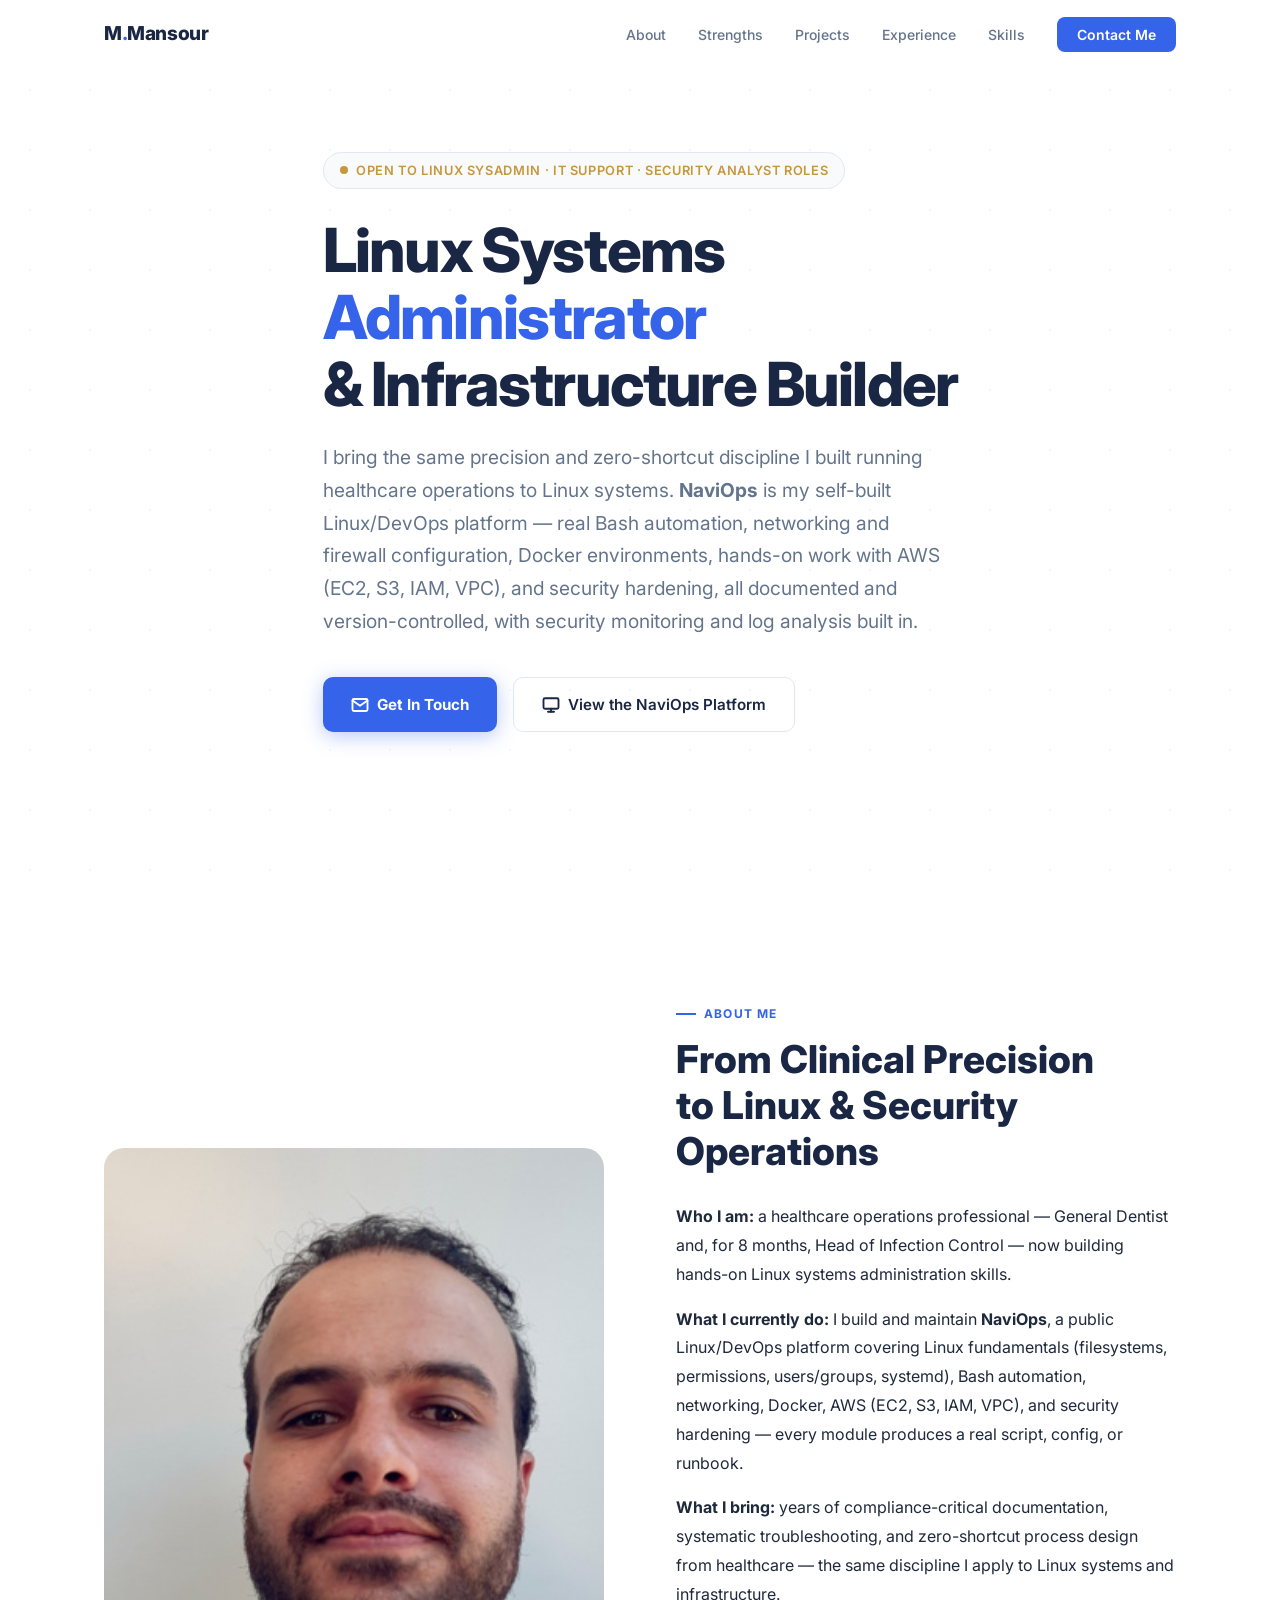
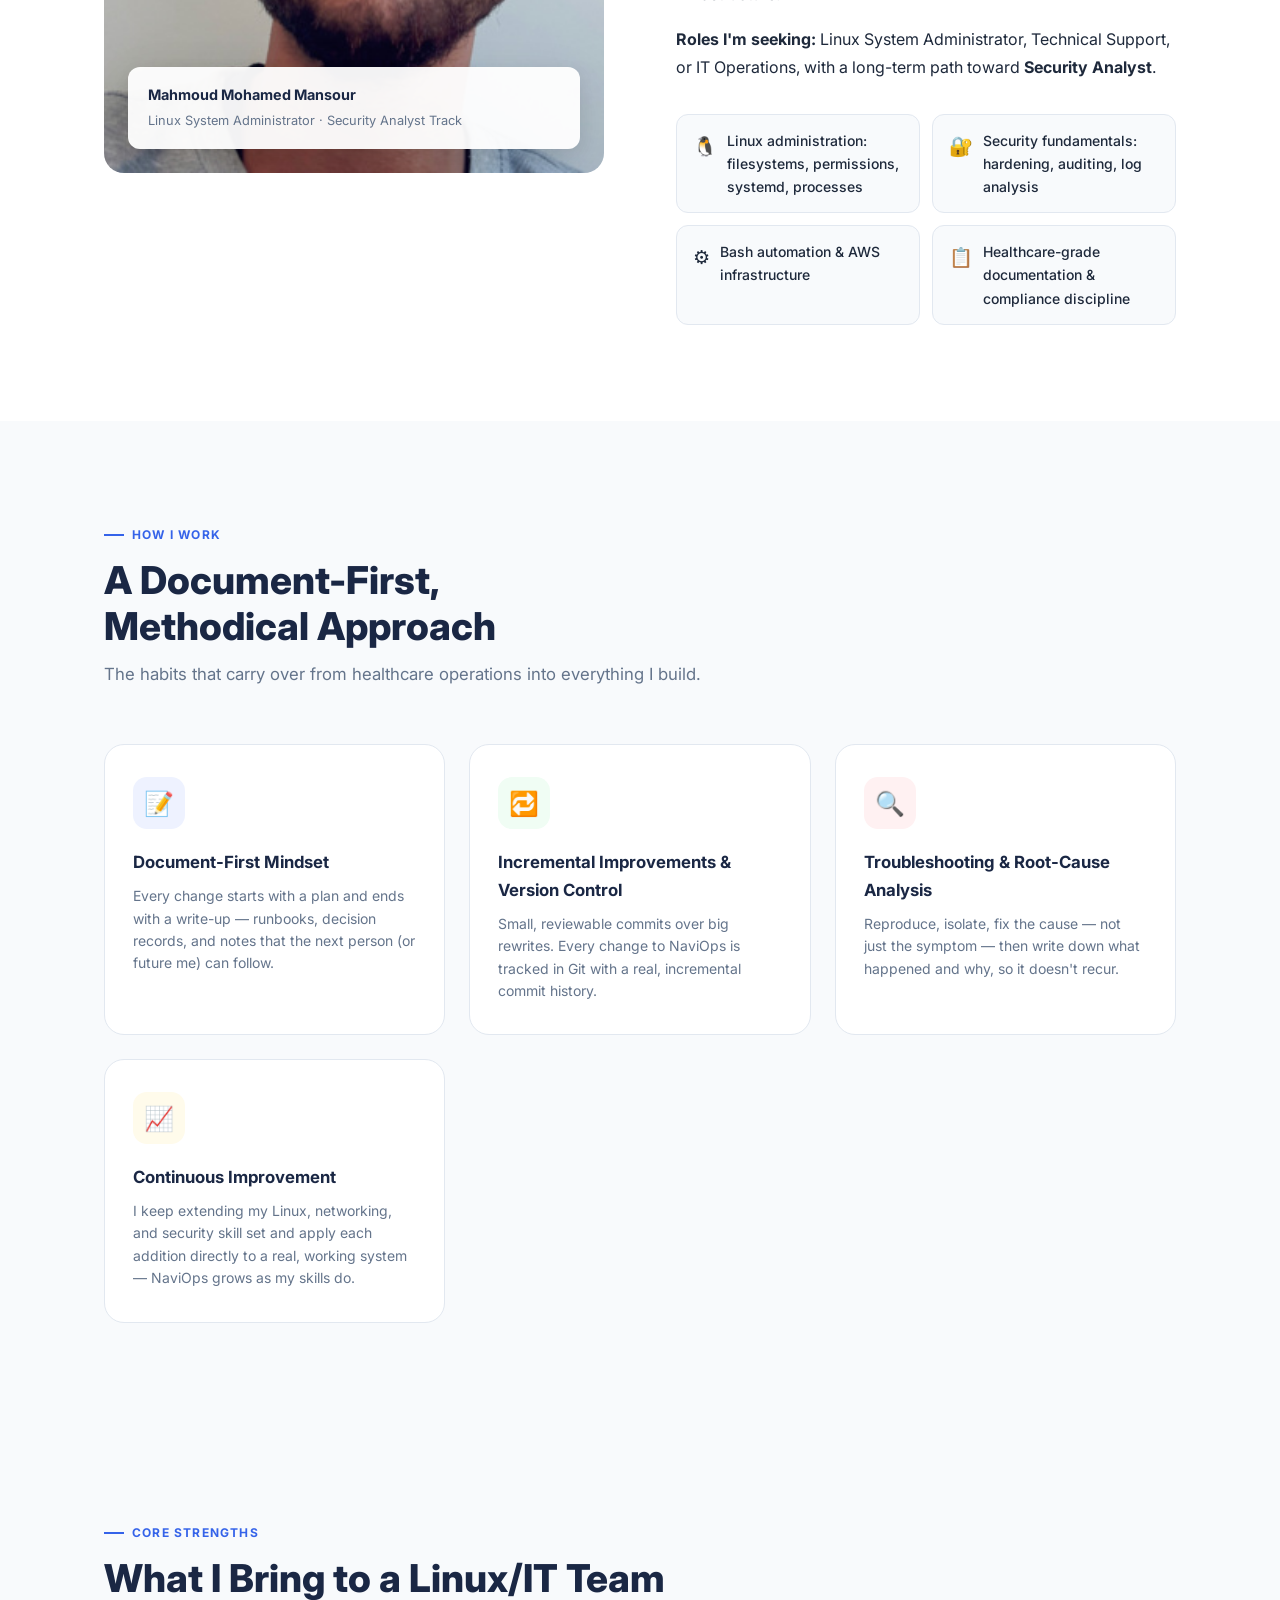
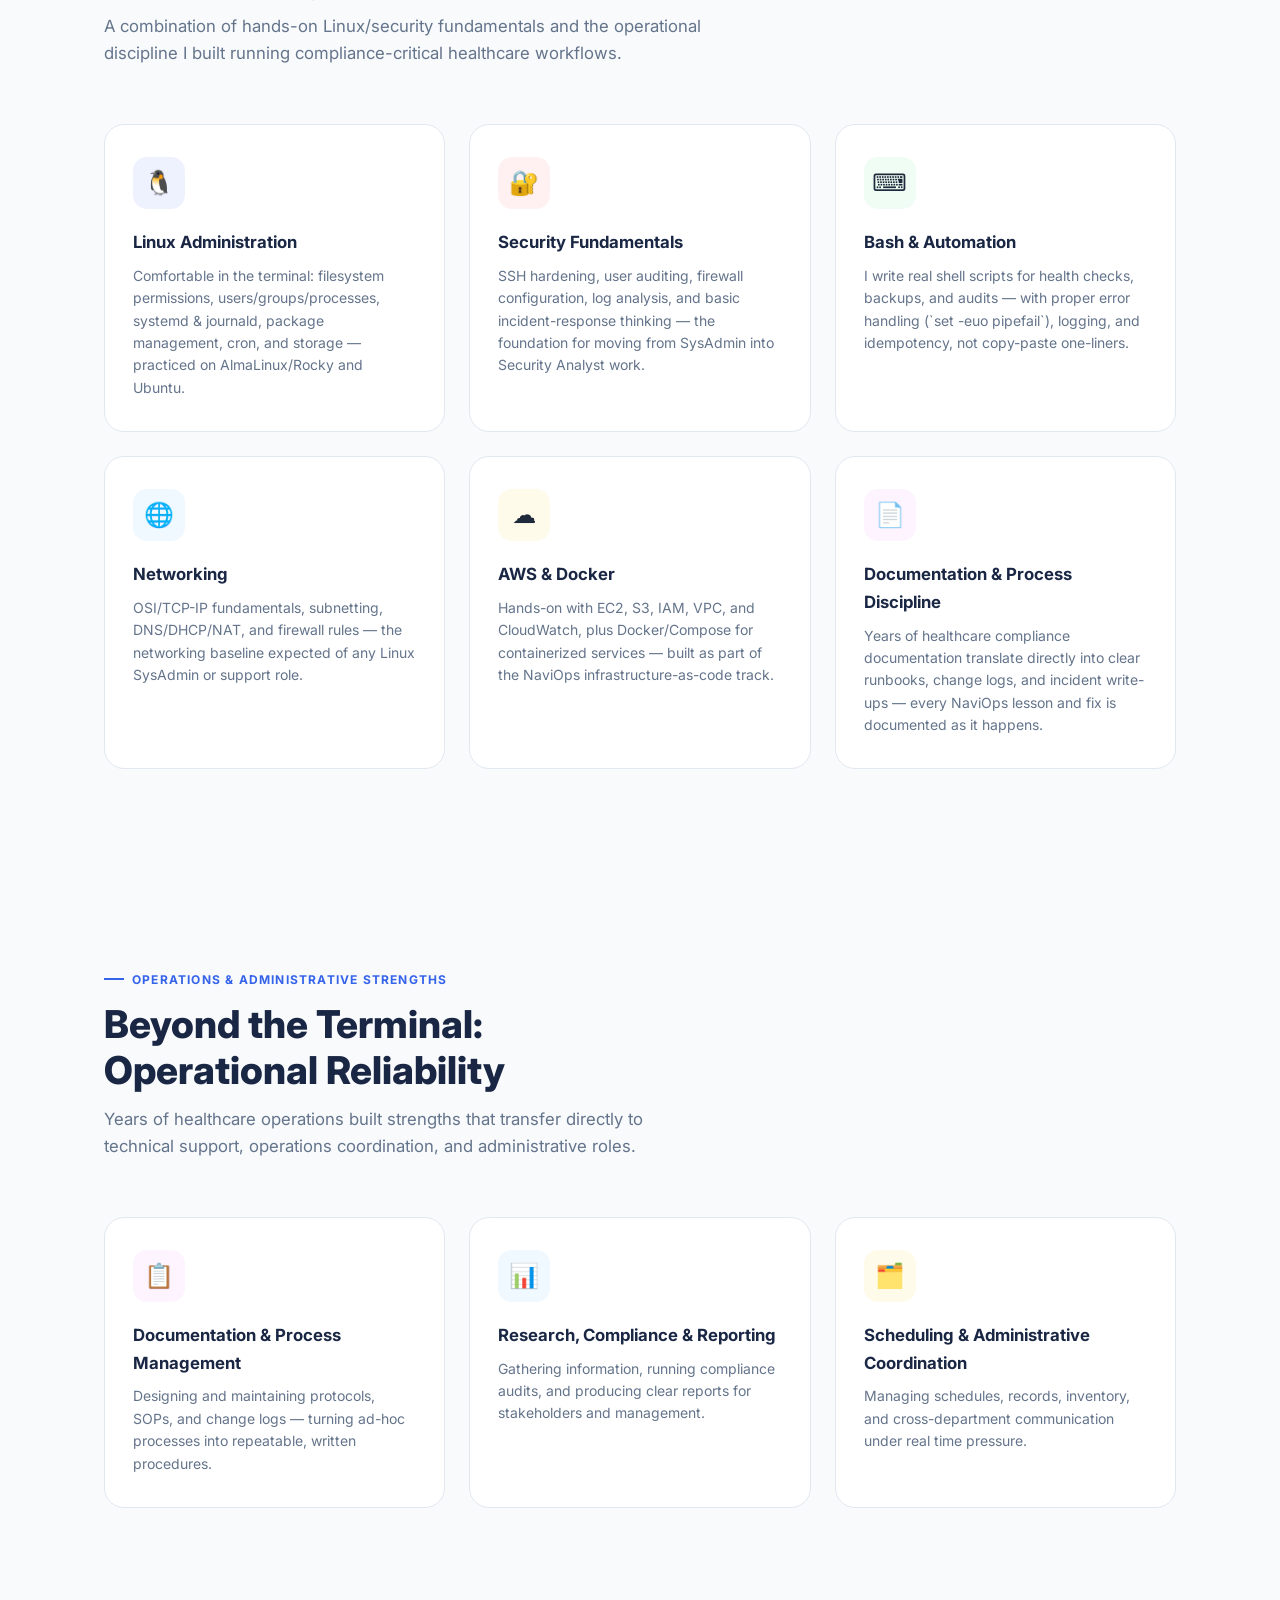
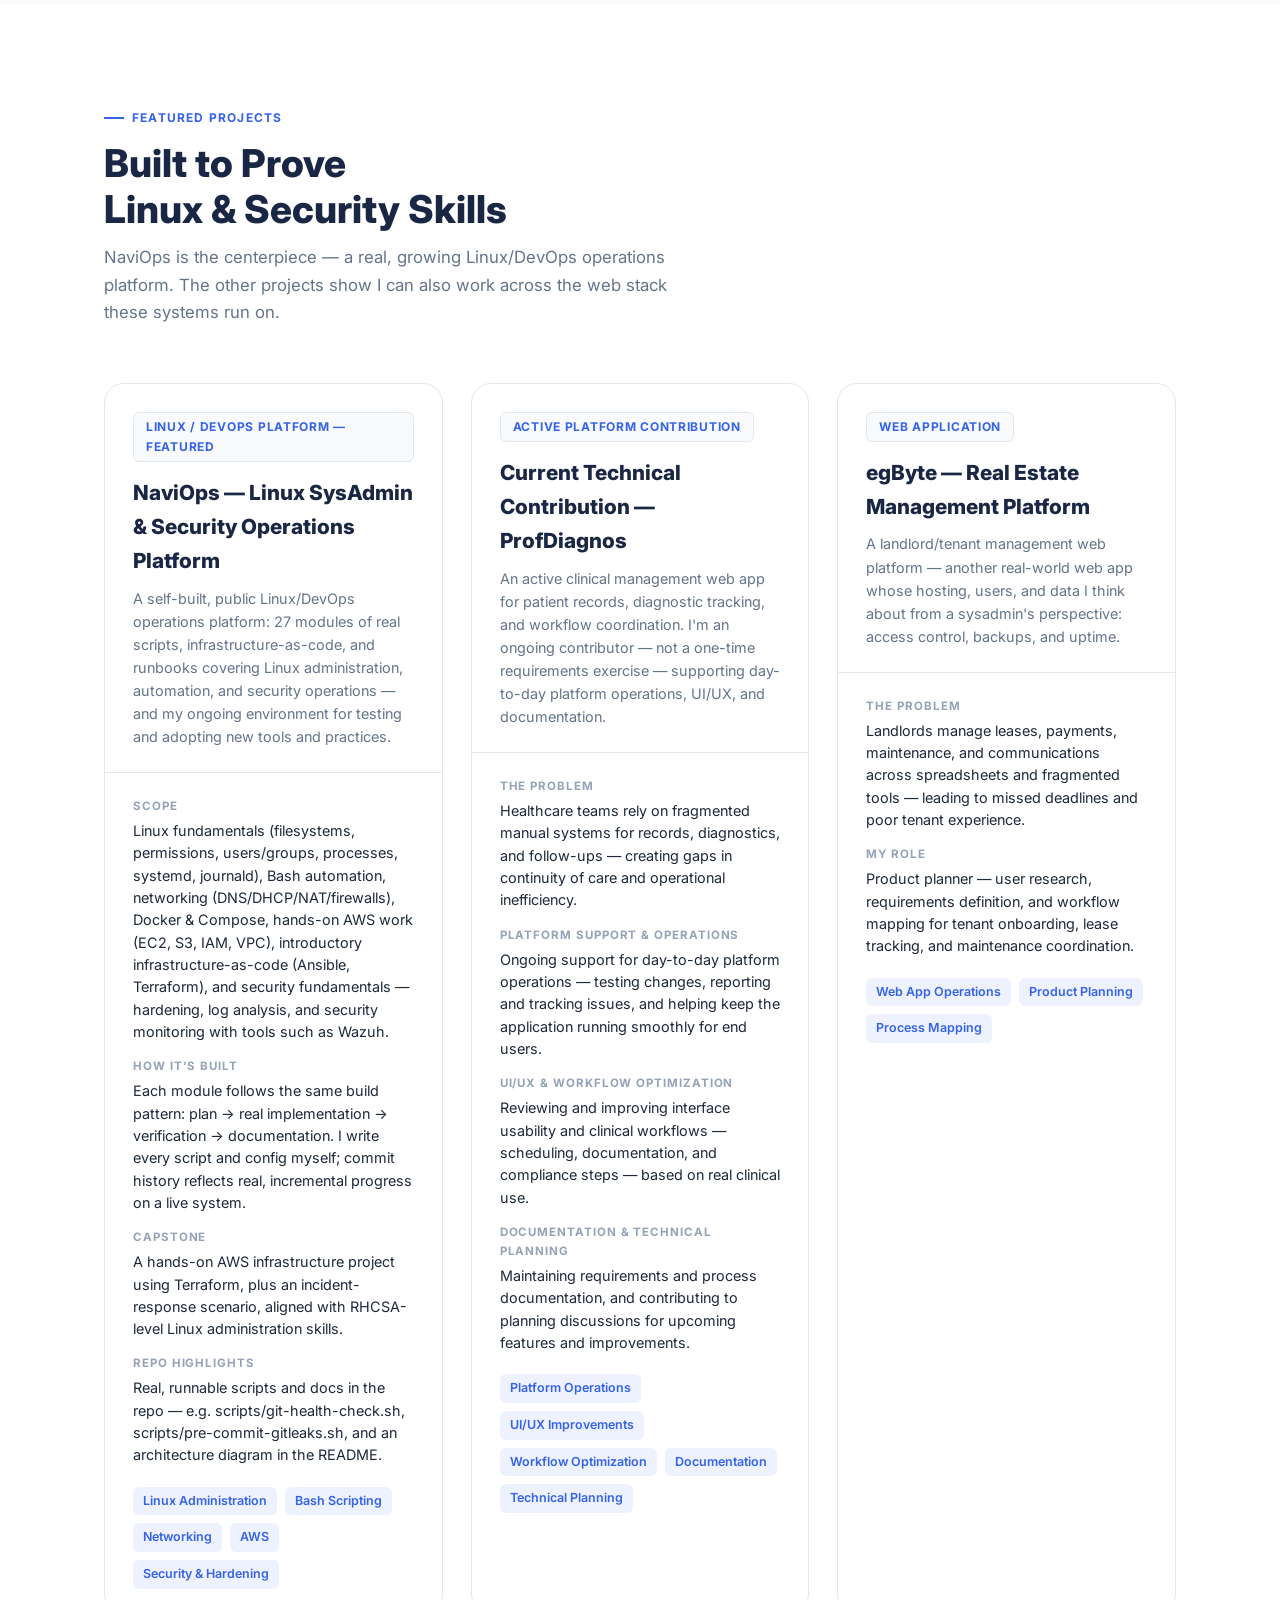
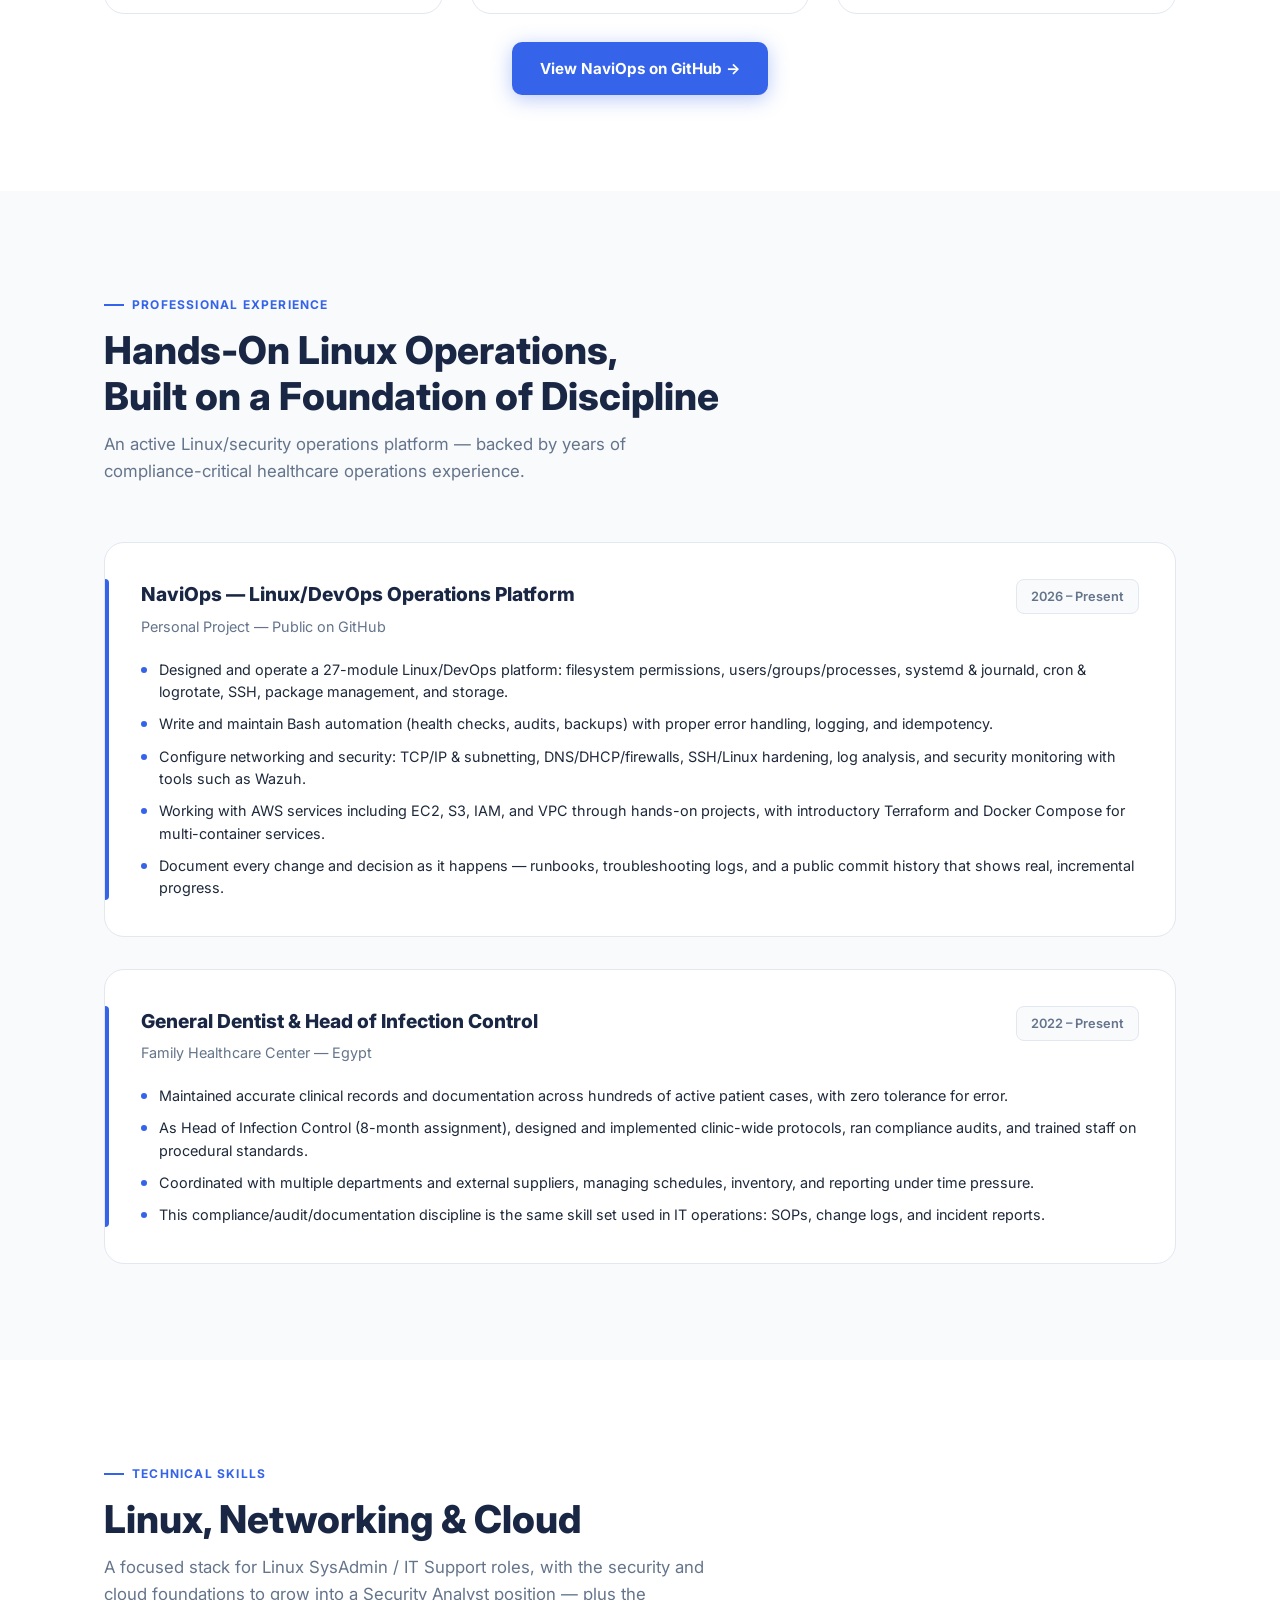
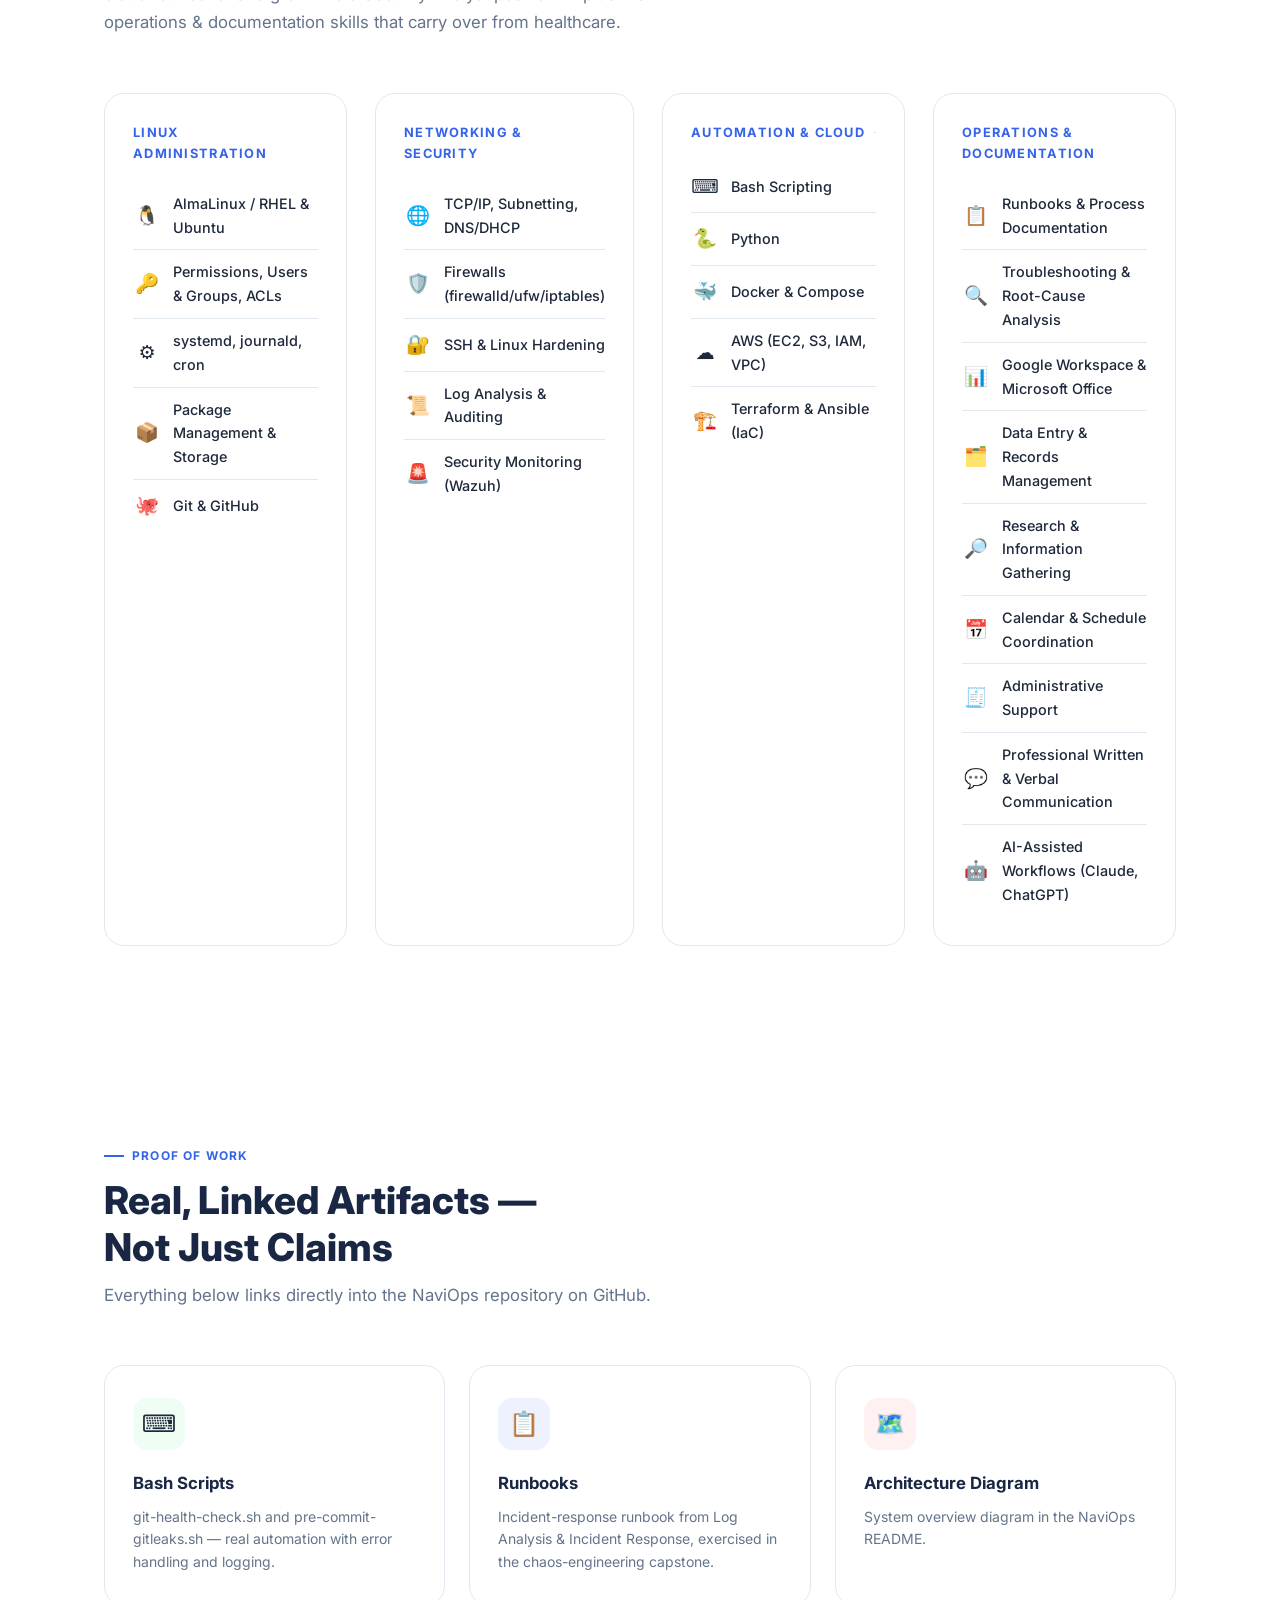
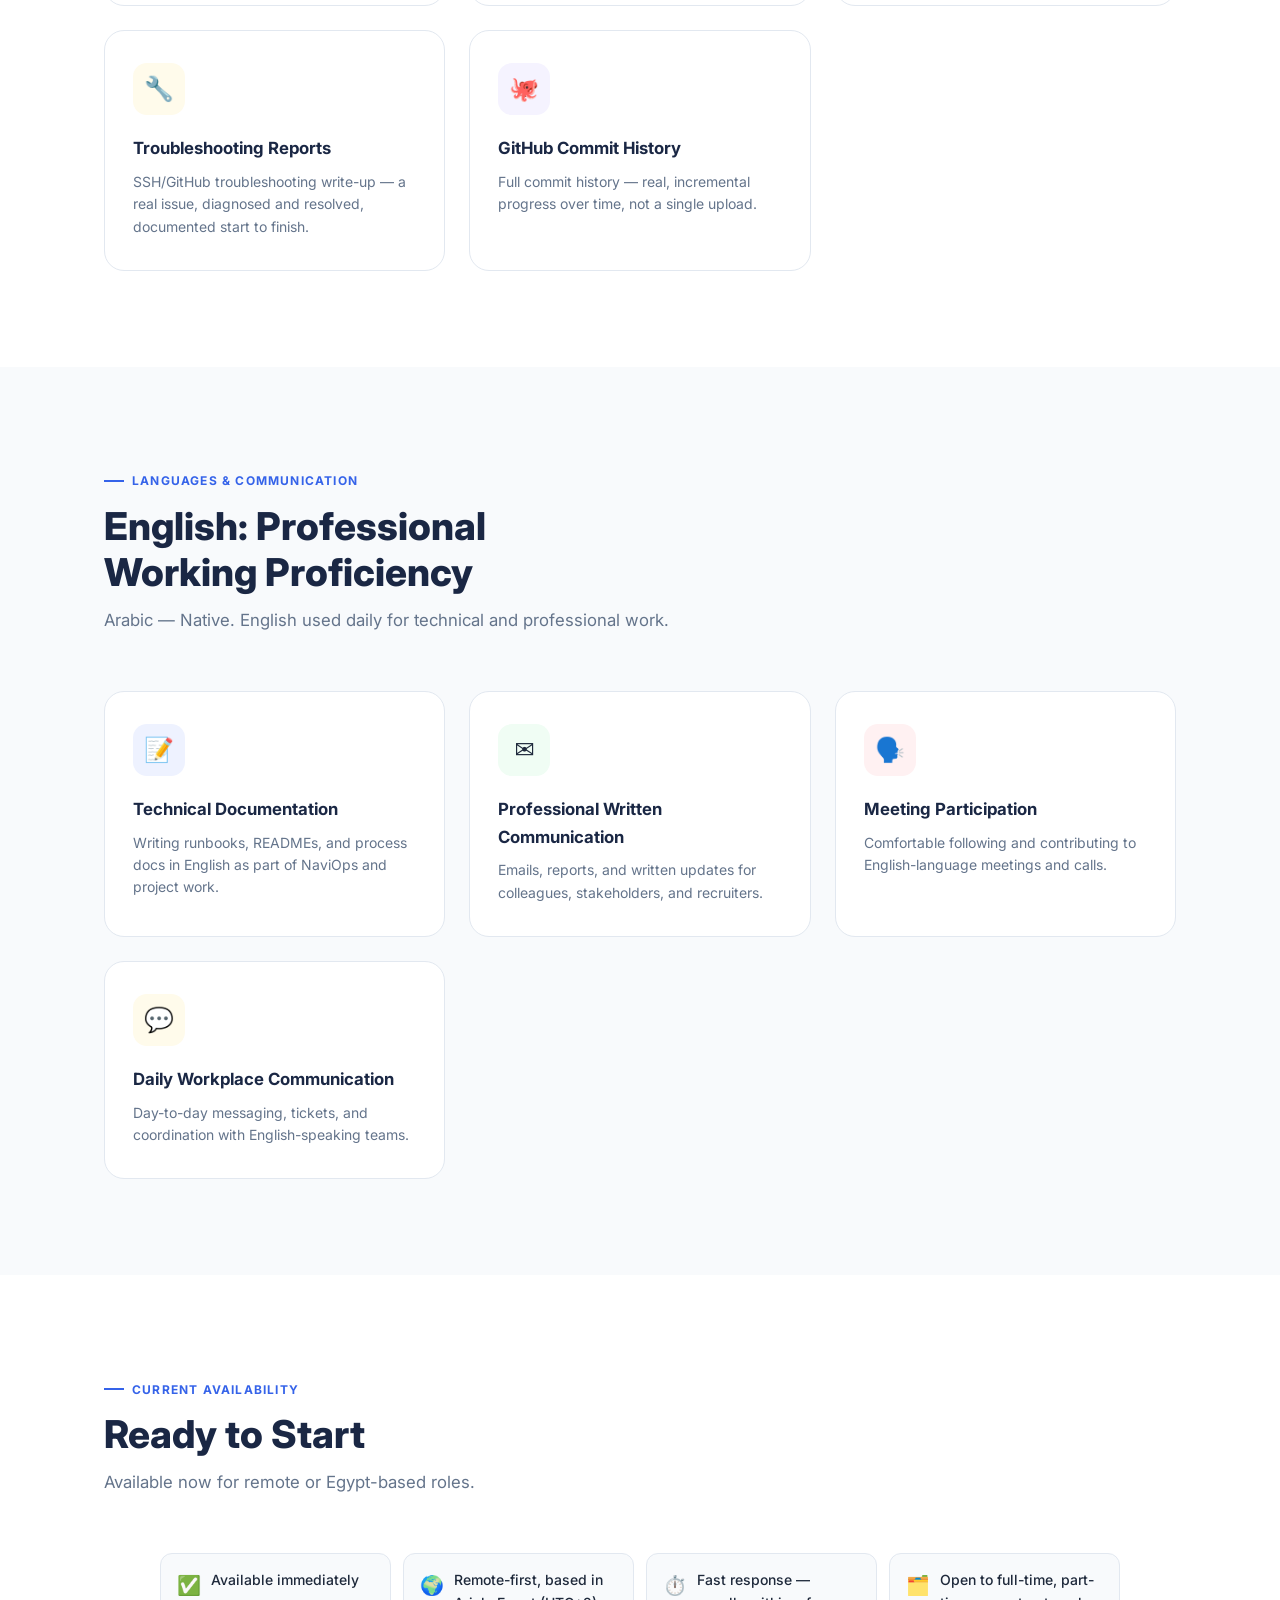
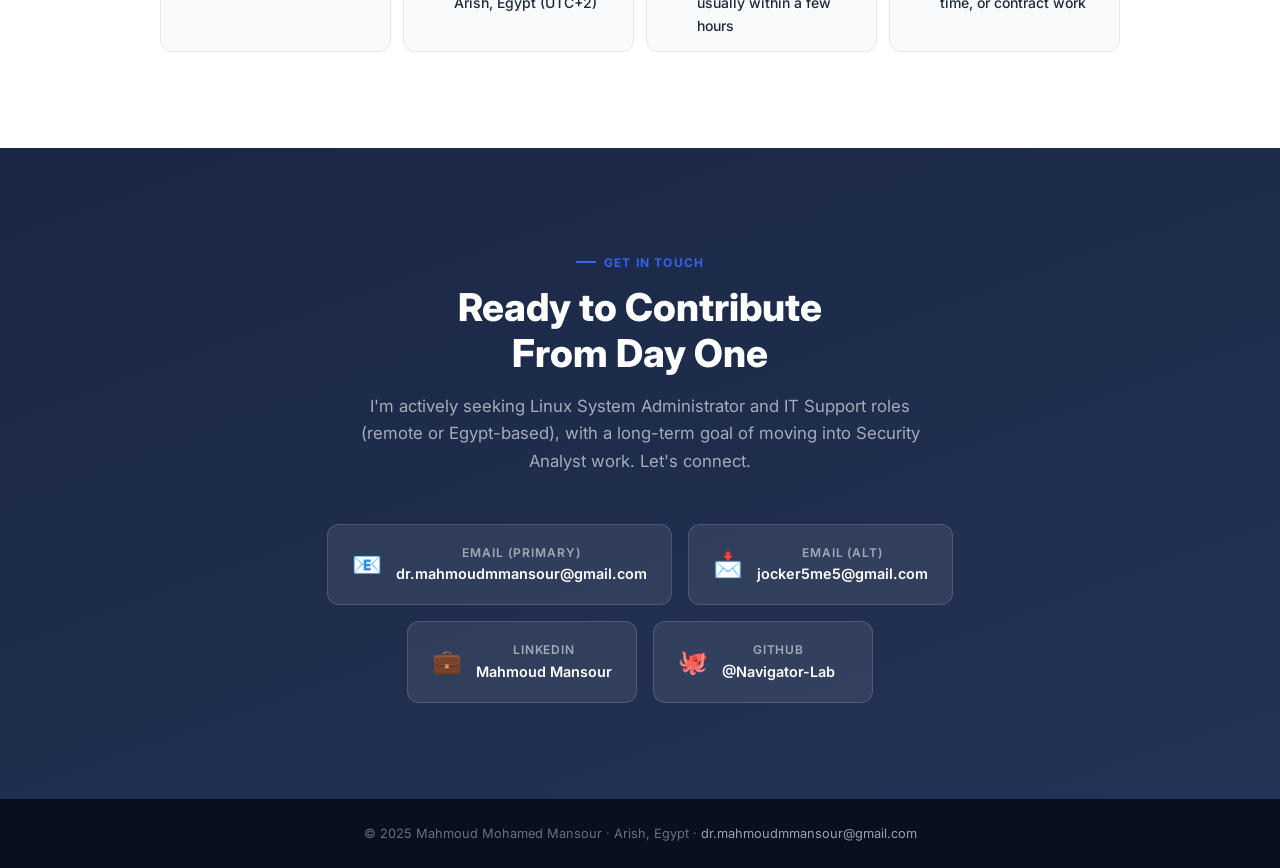
==== index.html @ 4618e84f "feat: recruiter-optimized portfolio (Linux SysAdmin / Technical Support / Operations focus)" ====
<!DOCTYPE html>
<html lang="en">
<head>
  <meta charset="UTF-8" />
  <meta name="viewport" content="width=device-width, initial-scale=1.0" />
  <title>Mahmoud Mansour — Linux System Administrator | Security Analyst Track</title>
  <meta name="description" content="Mahmoud Mohamed Mansour is a Linux System Administrator building toward a Security Analyst role — hands-on with Linux, Bash, networking, Docker, AWS, and security hardening, documented in the public NaviOps platform." />
  <meta name="keywords" content="linux system administrator, sysadmin, IT support, technical support, operations coordinator, virtual assistant, security analyst, RHCSA, AWS, Bash scripting, networking, Mahmoud Mansour, NaviOps" />
  <meta name="author" content="Mahmoud Mohamed Mansour" />
  <meta name="robots" content="index, follow" />
  <!-- Open Graph -->
  <meta property="og:title" content="Mahmoud Mansour — Linux System Administrator | Security Analyst Track" />
  <meta property="og:description" content="Hands-on Linux/DevOps platform (NaviOps) covering Linux administration, Bash automation, networking, Docker, AWS, and security hardening — built and documented in public." />
  <meta property="og:type" content="website" />
  <meta property="og:url" content="https://Navigator-Lab.github.io/portfolio" />
  <!-- Twitter Card -->
  <meta name="twitter:card" content="summary_large_image" />
  <meta name="twitter:title" content="Mahmoud Mansour — Linux System Administrator | Security Analyst Track" />
  <meta name="twitter:description" content="Hands-on Linux/DevOps platform (NaviOps) covering Linux administration, Bash automation, networking, Docker, AWS, and security hardening — built and documented in public." />
  <!-- Canonical -->
  <link rel="canonical" href="https://Navigator-Lab.github.io/portfolio" />
  <!-- Stylesheet -->
  <link rel="stylesheet" href="styles.css" />
  <!-- Favicon -->
  <link rel="icon" href="data:image/svg+xml,<svg xmlns='http://www.w3.org/2000/svg' viewBox='0 0 100 100'><text y='.9em' font-size='90'>💼</text></svg>" />
</head>
<body>

<!-- ================================================ NAV ================================================ -->
<nav class="nav" id="nav" role="navigation" aria-label="Main navigation">
  <div class="container nav-inner">
    <a href="#hero" class="nav-logo" id="nav-logo">M<span>.</span>Mansour</a>
    <ul class="nav-links" role="list">
      <li><a href="#about" id="nav-about">About</a></li>
      <li><a href="#strengths" id="nav-strengths">Strengths</a></li>
      <li><a href="#projects" id="nav-projects">Projects</a></li>
      <li><a href="#experience" id="nav-experience">Experience</a></li>
      <li><a href="#skills" id="nav-skills">Skills</a></li>
      <li><a href="#contact" class="nav-cta" id="nav-contact">Contact Me</a></li>
    </ul>
    <button class="nav-toggle" id="nav-toggle" aria-label="Toggle mobile menu" aria-expanded="false">
      <span></span><span></span><span></span>
    </button>
  </div>
</nav>

<!-- Mobile Menu -->
<div class="mobile-menu" id="mobile-menu" aria-hidden="true" role="dialog" aria-label="Mobile navigation">
  <a href="#about" id="mob-about">About</a>
  <a href="#strengths" id="mob-strengths">Strengths</a>
  <a href="#projects" id="mob-projects">Projects</a>
  <a href="#experience" id="mob-experience">Experience</a>
  <a href="#skills" id="mob-skills">Skills</a>
  <a href="#contact" id="mob-contact">Contact Me</a>
</div>

<!-- ================================================ HERO ================================================ -->
<section class="hero" id="hero" aria-labelledby="hero-heading">
  <div class="container hero-content">
    <div class="hero-badge" id="hero-badge">Open to Linux SysAdmin · IT Support · Security Analyst Roles</div>

    <h1 id="hero-heading">
      Linux Systems<br>
      <span class="accent">Administrator</span><br>
      &amp; Infrastructure Builder
    </h1>

    <p class="hero-desc">
      I bring the same precision and zero-shortcut discipline I built running healthcare
      operations to Linux systems. <strong>NaviOps</strong> is my self-built Linux/DevOps
      platform — real Bash automation, networking and firewall configuration, Docker
      environments, hands-on work with AWS (EC2, S3, IAM, VPC), and security hardening, all
      documented and version-controlled, with security monitoring and log analysis built in.
    </p>

    <div class="hero-actions">
      <a href="#contact" class="btn-primary" id="hero-cta-contact">
        <svg width="18" height="18" viewBox="0 0 24 24" fill="none" stroke="currentColor" stroke-width="2.5" stroke-linecap="round" stroke-linejoin="round" aria-hidden="true"><path d="M4 4h16c1.1 0 2 .9 2 2v12c0 1.1-.9 2-2 2H4c-1.1 0-2-.9-2-2V6c0-1.1.9-2 2-2z"/><polyline points="22,6 12,13 2,6"/></svg>
        Get In Touch
      </a>
      <a href="#projects" class="btn-outline" id="hero-cta-projects">
        <svg width="18" height="18" viewBox="0 0 24 24" fill="none" stroke="currentColor" stroke-width="2.5" stroke-linecap="round" stroke-linejoin="round" aria-hidden="true"><rect x="2" y="3" width="20" height="14" rx="2"/><line x1="8" y1="21" x2="16" y2="21"/><line x1="12" y1="17" x2="12" y2="21"/></svg>
        View the NaviOps Platform
      </a>
    </div>
  </div>
</section>

<!-- ================================================ ABOUT ================================================ -->
<section class="about" id="about" aria-labelledby="about-heading">
  <div class="container">
    <div class="about-grid">
      <div class="about-image-wrap fade-in" id="about-image">
        <img src="photo.png" alt="Mahmoud Mohamed Mansour — Linux System Administrator" class="about-photo" />
        <div class="about-image-badge">
          <strong>Mahmoud Mohamed Mansour</strong>
          <span>Linux System Administrator · Security Analyst Track</span>
        </div>
      </div>
      <div class="about-text">
        <div class="section-header fade-in" id="about-header">
          <span class="section-label">About Me</span>
          <h2 class="section-title" id="about-heading">From Clinical Precision<br>to Linux &amp; Security Operations</h2>
        </div>
        <div class="about-body fade-in" id="about-body">
          <p>
            <strong>Who I am:</strong> a healthcare operations professional — General Dentist and,
            for 8 months, Head of Infection Control — now building hands-on Linux systems
            administration skills.
          </p>
          <p>
            <strong>What I currently do:</strong> I build and maintain <strong>NaviOps</strong>, a
            public Linux/DevOps platform covering Linux fundamentals (filesystems, permissions,
            users/groups, systemd), Bash automation, networking, Docker, AWS (EC2, S3, IAM,
            VPC), and security hardening — every module produces a real script, config, or runbook.
          </p>
          <p>
            <strong>What I bring:</strong> years of compliance-critical documentation, systematic
            troubleshooting, and zero-shortcut process design from healthcare — the same discipline
            I apply to Linux systems and infrastructure.
          </p>
          <p>
            <strong>Roles I'm seeking:</strong> Linux System Administrator, Technical
            Support, or IT Operations, with a long-term path toward <strong>Security Analyst</strong>.
          </p>
        </div>
        <div class="about-highlights fade-in" id="about-highlights">
          <div class="about-highlight">
            <span class="about-highlight-icon">🐧</span>
            <span class="about-highlight-text">Linux administration: filesystems, permissions, systemd, processes</span>
          </div>
          <div class="about-highlight">
            <span class="about-highlight-icon">🔐</span>
            <span class="about-highlight-text">Security fundamentals: hardening, auditing, log analysis</span>
          </div>
          <div class="about-highlight">
            <span class="about-highlight-icon">⚙️</span>
            <span class="about-highlight-text">Bash automation &amp; AWS infrastructure</span>
          </div>
          <div class="about-highlight">
            <span class="about-highlight-icon">📋</span>
            <span class="about-highlight-text">Healthcare-grade documentation &amp; compliance discipline</span>
          </div>
        </div>
      </div>
    </div>
  </div>
</section>

<!-- ================================================ HOW I WORK ================================================ -->
<section class="strengths" id="how-i-work" aria-labelledby="how-i-work-heading" style="background:var(--bg);">
  <div class="container">
    <div class="section-header fade-in" id="how-i-work-header">
      <span class="section-label">How I Work</span>
      <h2 class="section-title" id="how-i-work-heading">A Document-First,<br>Methodical Approach</h2>
      <p class="section-sub">The habits that carry over from healthcare operations into everything I build.</p>
    </div>
    <div class="strengths-grid">
      <div class="strength-card fade-in" id="how-docs">
        <div class="strength-icon" style="background:#eef2ff;" aria-hidden="true">📝</div>
        <h3>Document-First Mindset</h3>
        <p>Every change starts with a plan and ends with a write-up — runbooks, decision records, and notes that the next person (or future me) can follow.</p>
      </div>
      <div class="strength-card fade-in" id="how-incremental">
        <div class="strength-icon" style="background:#f0fdf4;" aria-hidden="true">🔁</div>
        <h3>Incremental Improvements &amp; Version Control</h3>
        <p>Small, reviewable commits over big rewrites. Every change to NaviOps is tracked in Git with a real, incremental commit history.</p>
      </div>
      <div class="strength-card fade-in" id="how-troubleshoot">
        <div class="strength-icon" style="background:#fff1f2;" aria-hidden="true">🔍</div>
        <h3>Troubleshooting &amp; Root-Cause Analysis</h3>
        <p>Reproduce, isolate, fix the cause — not just the symptom — then write down what happened and why, so it doesn't recur.</p>
      </div>
      <div class="strength-card fade-in" id="how-learning">
        <div class="strength-icon" style="background:#fffbeb;" aria-hidden="true">📈</div>
        <h3>Continuous Improvement</h3>
        <p>I keep extending my Linux, networking, and security skill set and apply each addition directly to a real, working system — NaviOps grows as my skills do.</p>
      </div>
    </div>
  </div>
</section>

<!-- ================================================ STRENGTHS ================================================ -->
<section class="strengths" id="strengths" aria-labelledby="strengths-heading">
  <div class="container">
    <div class="section-header fade-in" id="strengths-header">
      <span class="section-label">Core Strengths</span>
      <h2 class="section-title" id="strengths-heading">What I Bring to a Linux/IT Team</h2>
      <p class="section-sub">A combination of hands-on Linux/security fundamentals and the operational discipline I built running compliance-critical healthcare workflows.</p>
    </div>
    <div class="strengths-grid">
      <div class="strength-card fade-in" id="strength-linux">
        <div class="strength-icon" style="background:#eef2ff;" aria-hidden="true">🐧</div>
        <h3>Linux Administration</h3>
        <p>Comfortable in the terminal: filesystem permissions, users/groups/processes, systemd &amp; journald, package management, cron, and storage — practiced on AlmaLinux/Rocky and Ubuntu.</p>
      </div>
      <div class="strength-card fade-in" id="strength-security">
        <div class="strength-icon" style="background:#fff1f2;" aria-hidden="true">🔐</div>
        <h3>Security Fundamentals</h3>
        <p>SSH hardening, user auditing, firewall configuration, log analysis, and basic incident-response thinking — the foundation for moving from SysAdmin into Security Analyst work.</p>
      </div>
      <div class="strength-card fade-in" id="strength-bash">
        <div class="strength-icon" style="background:#f0fdf4;" aria-hidden="true">⌨️</div>
        <h3>Bash &amp; Automation</h3>
        <p>I write real shell scripts for health checks, backups, and audits — with proper error handling (`set -euo pipefail`), logging, and idempotency, not copy-paste one-liners.</p>
      </div>
      <div class="strength-card fade-in" id="strength-network">
        <div class="strength-icon" style="background:#f0f9ff;" aria-hidden="true">🌐</div>
        <h3>Networking</h3>
        <p>OSI/TCP-IP fundamentals, subnetting, DNS/DHCP/NAT, and firewall rules — the networking baseline expected of any Linux SysAdmin or support role.</p>
      </div>
      <div class="strength-card fade-in" id="strength-cloud">
        <div class="strength-icon" style="background:#fffbeb;" aria-hidden="true">☁️</div>
        <h3>AWS &amp; Docker</h3>
        <p>Hands-on with EC2, S3, IAM, VPC, and CloudWatch, plus Docker/Compose for containerized services — built as part of the NaviOps infrastructure-as-code track.</p>
      </div>
      <div class="strength-card fade-in" id="strength-docs">
        <div class="strength-icon" style="background:#fdf4ff;" aria-hidden="true">📄</div>
        <h3>Documentation &amp; Process Discipline</h3>
        <p>Years of healthcare compliance documentation translate directly into clear runbooks, change logs, and incident write-ups — every NaviOps lesson and fix is documented as it happens.</p>
      </div>
    </div>
  </div>
</section>

<!-- ================================================ OPERATIONS & ADMIN STRENGTHS ================================================ -->
<section class="strengths" id="ops-admin" aria-labelledby="ops-admin-heading">
  <div class="container">
    <div class="section-header fade-in" id="ops-admin-header">
      <span class="section-label">Operations &amp; Administrative Strengths</span>
      <h2 class="section-title" id="ops-admin-heading">Beyond the Terminal:<br>Operational Reliability</h2>
      <p class="section-sub">Years of healthcare operations built strengths that transfer directly to technical support, operations coordination, and administrative roles.</p>
    </div>
    <div class="strengths-grid">
      <div class="strength-card fade-in" id="ops-docs-process">
        <div class="strength-icon" style="background:#fdf4ff;" aria-hidden="true">📋</div>
        <h3>Documentation &amp; Process Management</h3>
        <p>Designing and maintaining protocols, SOPs, and change logs — turning ad-hoc processes into repeatable, written procedures.</p>
      </div>
      <div class="strength-card fade-in" id="ops-research-reporting">
        <div class="strength-icon" style="background:#f0f9ff;" aria-hidden="true">📊</div>
        <h3>Research, Compliance &amp; Reporting</h3>
        <p>Gathering information, running compliance audits, and producing clear reports for stakeholders and management.</p>
      </div>
      <div class="strength-card fade-in" id="ops-scheduling-coordination">
        <div class="strength-icon" style="background:#fffbeb;" aria-hidden="true">🗂️</div>
        <h3>Scheduling &amp; Administrative Coordination</h3>
        <p>Managing schedules, records, inventory, and cross-department communication under real time pressure.</p>
      </div>
    </div>
  </div>
</section>

<!-- ================================================ PROJECTS ================================================ -->
<section class="projects" id="projects" aria-labelledby="projects-heading">
  <div class="container">
    <div class="section-header fade-in" id="projects-header">
      <span class="section-label">Featured Projects</span>
      <h2 class="section-title" id="projects-heading">Built to Prove<br>Linux &amp; Security Skills</h2>
      <p class="section-sub">NaviOps is the centerpiece — a real, growing Linux/DevOps operations platform. The other projects show I can also work across the web stack these systems run on.</p>
    </div>
    <div class="projects-grid" style="grid-template-columns: repeat(3, 1fr);">

      <!-- NaviOps -->
      <article class="project-card fade-in" id="project-naviops" aria-label="NaviOps project">
        <div class="project-card-header">
          <span class="project-tag">Linux / DevOps Platform — Featured</span>
          <h3>NaviOps — Linux SysAdmin &amp; Security Operations Platform</h3>
          <p>A self-built, public Linux/DevOps operations platform: 27 modules of real scripts, infrastructure-as-code, and runbooks covering Linux administration, automation, and security operations — and my ongoing environment for testing and adopting new tools and practices.</p>
        </div>
        <div class="project-card-body">
          <div class="project-meta">
            <div class="project-meta-label">Scope</div>
            <div class="project-meta-value">Linux fundamentals (filesystems, permissions, users/groups, processes, systemd, journald), Bash automation, networking (DNS/DHCP/NAT/firewalls), Docker &amp; Compose, hands-on AWS work (EC2, S3, IAM, VPC), introductory infrastructure-as-code (Ansible, Terraform), and security fundamentals — hardening, log analysis, and security monitoring with tools such as Wazuh.</div>
          </div>
          <div class="project-meta">
            <div class="project-meta-label">How It's Built</div>
            <div class="project-meta-value">Each module follows the same build pattern: plan → real implementation → verification → documentation. I write every script and config myself; commit history reflects real, incremental progress on a live system.</div>
          </div>
          <div class="project-meta">
            <div class="project-meta-label">Capstone</div>
            <div class="project-meta-value">A hands-on AWS infrastructure project using Terraform, plus an incident-response scenario, aligned with RHCSA-level Linux administration skills.</div>
          </div>
          <div class="project-meta">
            <div class="project-meta-label">Repo Highlights</div>
            <div class="project-meta-value">Real, runnable scripts and docs in the repo — e.g. <a href="https://github.com/Navigator-Lab/NaviOps/blob/main/scripts/git-health-check.sh" target="_blank" rel="noopener noreferrer">scripts/git-health-check.sh</a>, <a href="https://github.com/Navigator-Lab/NaviOps/blob/main/scripts/pre-commit-gitleaks.sh" target="_blank" rel="noopener noreferrer">scripts/pre-commit-gitleaks.sh</a>, and an architecture diagram in the <a href="https://github.com/Navigator-Lab/NaviOps/blob/main/README.md" target="_blank" rel="noopener noreferrer">README</a>.</div>
          </div>
          <div class="project-tags">
            <span class="project-skill-tag">Linux Administration</span>
            <span class="project-skill-tag">Bash Scripting</span>
            <span class="project-skill-tag">Networking</span>
            <span class="project-skill-tag">AWS</span>
            <span class="project-skill-tag">Security &amp; Hardening</span>
          </div>
        </div>
      </article>

      <!-- ProfDiagnos -->
      <article class="project-card fade-in" id="project-profdiagnos" aria-label="ProfDiagnos project">
        <div class="project-card-header">
          <span class="project-tag">Active Platform Contribution</span>
          <h3>Current Technical Contribution — ProfDiagnos</h3>
          <p>An active clinical management web app for patient records, diagnostic tracking, and workflow coordination. I'm an ongoing contributor — not a one-time requirements exercise — supporting day-to-day platform operations, UI/UX, and documentation.</p>
        </div>
        <div class="project-card-body">
          <div class="project-meta">
            <div class="project-meta-label">The Problem</div>
            <div class="project-meta-value">Healthcare teams rely on fragmented manual systems for records, diagnostics, and follow-ups — creating gaps in continuity of care and operational inefficiency.</div>
          </div>
          <div class="project-meta">
            <div class="project-meta-label">Platform Support &amp; Operations</div>
            <div class="project-meta-value">Ongoing support for day-to-day platform operations — testing changes, reporting and tracking issues, and helping keep the application running smoothly for end users.</div>
          </div>
          <div class="project-meta">
            <div class="project-meta-label">UI/UX &amp; Workflow Optimization</div>
            <div class="project-meta-value">Reviewing and improving interface usability and clinical workflows — scheduling, documentation, and compliance steps — based on real clinical use.</div>
          </div>
          <div class="project-meta">
            <div class="project-meta-label">Documentation &amp; Technical Planning</div>
            <div class="project-meta-value">Maintaining requirements and process documentation, and contributing to planning discussions for upcoming features and improvements.</div>
          </div>
          <div class="project-tags">
            <span class="project-skill-tag">Platform Operations</span>
            <span class="project-skill-tag">UI/UX Improvements</span>
            <span class="project-skill-tag">Workflow Optimization</span>
            <span class="project-skill-tag">Documentation</span>
            <span class="project-skill-tag">Technical Planning</span>
          </div>
        </div>
      </article>

      <!-- egByte -->
      <article class="project-card fade-in" id="project-egbyte" aria-label="egByte project">
        <div class="project-card-header">
          <span class="project-tag">Web Application</span>
          <h3>egByte — Real Estate Management Platform</h3>
          <p>A landlord/tenant management web platform — another real-world web app whose hosting, users, and data I think about from a sysadmin's perspective: access control, backups, and uptime.</p>
        </div>
        <div class="project-card-body">
          <div class="project-meta">
            <div class="project-meta-label">The Problem</div>
            <div class="project-meta-value">Landlords manage leases, payments, maintenance, and communications across spreadsheets and fragmented tools — leading to missed deadlines and poor tenant experience.</div>
          </div>
          <div class="project-meta">
            <div class="project-meta-label">My Role</div>
            <div class="project-meta-value">Product planner — user research, requirements definition, and workflow mapping for tenant onboarding, lease tracking, and maintenance coordination.</div>
          </div>
          <div class="project-tags">
            <span class="project-skill-tag">Web App Operations</span>
            <span class="project-skill-tag">Product Planning</span>
            <span class="project-skill-tag">Process Mapping</span>
          </div>
        </div>
      </article>

    </div>
    <p class="fade-in" style="text-align:center; margin-top:28px;">
      <a href="https://github.com/Navigator-Lab/NaviOps" target="_blank" rel="noopener noreferrer" class="btn-primary">
        View NaviOps on GitHub →
      </a>
    </p>
  </div>
</section>

<!-- ================================================ EXPERIENCE ================================================ -->
<section class="experience" id="experience" aria-labelledby="experience-heading">
  <div class="container">
    <div class="section-header fade-in" id="experience-header">
      <span class="section-label">Professional Experience</span>
      <h2 class="section-title" id="experience-heading">Hands-On Linux Operations,<br>Built on a Foundation of Discipline</h2>
      <p class="section-sub">An active Linux/security operations platform — backed by years of compliance-critical healthcare operations experience.</p>
    </div>
    <div class="experience-list">

      <div class="exp-card fade-in" id="exp-naviops">
        <div class="exp-header">
          <div>
            <div class="exp-title">NaviOps — Linux/DevOps Operations Platform</div>
            <div class="exp-org">Personal Project — Public on GitHub</div>
          </div>
          <div class="exp-date">2026 – Present</div>
        </div>
        <ul class="exp-points" aria-label="Responsibilities">
          <li class="exp-point">Designed and operate a 27-module Linux/DevOps platform: filesystem permissions, users/groups/processes, systemd &amp; journald, cron &amp; logrotate, SSH, package management, and storage.</li>
          <li class="exp-point">Write and maintain Bash automation (health checks, audits, backups) with proper error handling, logging, and idempotency.</li>
          <li class="exp-point">Configure networking and security: TCP/IP &amp; subnetting, DNS/DHCP/firewalls, SSH/Linux hardening, log analysis, and security monitoring with tools such as Wazuh.</li>
          <li class="exp-point">Working with AWS services including EC2, S3, IAM, and VPC through hands-on projects, with introductory Terraform and Docker Compose for multi-container services.</li>
          <li class="exp-point">Document every change and decision as it happens — runbooks, troubleshooting logs, and a public commit history that shows real, incremental progress.</li>
        </ul>
      </div>

      <div class="exp-card fade-in" id="exp-dentist">
        <div class="exp-header">
          <div>
            <div class="exp-title">General Dentist &amp; Head of Infection Control</div>
            <div class="exp-org">Family Healthcare Center — Egypt</div>
          </div>
          <div class="exp-date">2022 – Present</div>
        </div>
        <ul class="exp-points" aria-label="Responsibilities">
          <li class="exp-point">Maintained accurate clinical records and documentation across hundreds of active patient cases, with zero tolerance for error.</li>
          <li class="exp-point">As Head of Infection Control (8-month assignment), designed and implemented clinic-wide protocols, ran compliance audits, and trained staff on procedural standards.</li>
          <li class="exp-point">Coordinated with multiple departments and external suppliers, managing schedules, inventory, and reporting under time pressure.</li>
          <li class="exp-point">This compliance/audit/documentation discipline is the same skill set used in IT operations: SOPs, change logs, and incident reports.</li>
        </ul>
      </div>

    </div>
  </div>
</section>

<!-- ================================================ SKILLS ================================================ -->
<section class="skills" id="skills" aria-labelledby="skills-heading">
  <div class="container">
    <div class="section-header fade-in" id="skills-header">
      <span class="section-label">Technical Skills</span>
      <h2 class="section-title" id="skills-heading">Linux, Networking &amp; Cloud</h2>
      <p class="section-sub">A focused stack for Linux SysAdmin / IT Support roles, with the security and cloud foundations to grow into a Security Analyst position — plus the operations &amp; documentation skills that carry over from healthcare.</p>
    </div>
    <div class="skills-grid" style="grid-template-columns: repeat(4, 1fr);">

      <div class="skill-group fade-in" id="skill-group-linux">
        <div class="skill-group-title">Linux Administration</div>
        <div class="skill-item"><span class="skill-icon">🐧</span>AlmaLinux / RHEL &amp; Ubuntu</div>
        <div class="skill-item"><span class="skill-icon">🔑</span>Permissions, Users &amp; Groups, ACLs</div>
        <div class="skill-item"><span class="skill-icon">⚙️</span>systemd, journald, cron</div>
        <div class="skill-item"><span class="skill-icon">📦</span>Package Management &amp; Storage</div>
        <div class="skill-item"><span class="skill-icon">🐙</span>Git &amp; GitHub</div>
      </div>

      <div class="skill-group fade-in" id="skill-group-network-sec">
        <div class="skill-group-title">Networking &amp; Security</div>
        <div class="skill-item"><span class="skill-icon">🌐</span>TCP/IP, Subnetting, DNS/DHCP</div>
        <div class="skill-item"><span class="skill-icon">🛡️</span>Firewalls (firewalld/ufw/iptables)</div>
        <div class="skill-item"><span class="skill-icon">🔐</span>SSH &amp; Linux Hardening</div>
        <div class="skill-item"><span class="skill-icon">📜</span>Log Analysis &amp; Auditing</div>
        <div class="skill-item"><span class="skill-icon">🚨</span>Security Monitoring (Wazuh)</div>
      </div>

      <div class="skill-group fade-in" id="skill-group-cloud-auto">
        <div class="skill-group-title">Automation &amp; Cloud</div>
        <div class="skill-item"><span class="skill-icon">⌨️</span>Bash Scripting</div>
        <div class="skill-item"><span class="skill-icon">🐍</span>Python</div>
        <div class="skill-item"><span class="skill-icon">🐳</span>Docker &amp; Compose</div>
        <div class="skill-item"><span class="skill-icon">☁️</span>AWS (EC2, S3, IAM, VPC)</div>
        <div class="skill-item"><span class="skill-icon">🏗️</span>Terraform &amp; Ansible (IaC)</div>
      </div>

      <div class="skill-group fade-in" id="skill-group-ops-docs">
        <div class="skill-group-title">Operations &amp; Documentation</div>
        <div class="skill-item"><span class="skill-icon">📋</span>Runbooks &amp; Process Documentation</div>
        <div class="skill-item"><span class="skill-icon">🔍</span>Troubleshooting &amp; Root-Cause Analysis</div>
        <div class="skill-item"><span class="skill-icon">📊</span>Google Workspace &amp; Microsoft Office</div>
        <div class="skill-item"><span class="skill-icon">🗂️</span>Data Entry &amp; Records Management</div>
        <div class="skill-item"><span class="skill-icon">🔎</span>Research &amp; Information Gathering</div>
        <div class="skill-item"><span class="skill-icon">📅</span>Calendar &amp; Schedule Coordination</div>
        <div class="skill-item"><span class="skill-icon">🧾</span>Administrative Support</div>
        <div class="skill-item"><span class="skill-icon">💬</span>Professional Written &amp; Verbal Communication</div>
        <div class="skill-item"><span class="skill-icon">🤖</span>AI-Assisted Workflows (Claude, ChatGPT)</div>
      </div>

    </div>
  </div>
</section>

<!-- ================================================ PROOF OF WORK ================================================ -->
<section class="strengths" id="proof-of-work" aria-labelledby="proof-of-work-heading" style="background:var(--white);">
  <div class="container">
    <div class="section-header fade-in" id="proof-of-work-header">
      <span class="section-label">Proof of Work</span>
      <h2 class="section-title" id="proof-of-work-heading">Real, Linked Artifacts —<br>Not Just Claims</h2>
      <p class="section-sub">Everything below links directly into the NaviOps repository on GitHub.</p>
    </div>
    <div class="strengths-grid">
      <div class="strength-card fade-in" id="proof-scripts">
        <div class="strength-icon" style="background:#f0fdf4;" aria-hidden="true">⌨️</div>
        <h3>Bash Scripts</h3>
        <p><a href="https://github.com/Navigator-Lab/NaviOps/blob/main/scripts/git-health-check.sh" target="_blank" rel="noopener noreferrer">git-health-check.sh</a> and <a href="https://github.com/Navigator-Lab/NaviOps/blob/main/scripts/pre-commit-gitleaks.sh" target="_blank" rel="noopener noreferrer">pre-commit-gitleaks.sh</a> — real automation with error handling and logging.</p>
      </div>
      <div class="strength-card fade-in" id="proof-runbooks">
        <div class="strength-icon" style="background:#eef2ff;" aria-hidden="true">📋</div>
        <h3>Runbooks</h3>
        <p>Incident-response runbook from <a href="https://github.com/Navigator-Lab/NaviOps/tree/main/docs/learning/lessons/19-log-analysis-incident-response" target="_blank" rel="noopener noreferrer">Log Analysis &amp; Incident Response</a>, exercised in the chaos-engineering capstone.</p>
      </div>
      <div class="strength-card fade-in" id="proof-architecture">
        <div class="strength-icon" style="background:#fff1f2;" aria-hidden="true">🗺️</div>
        <h3>Architecture Diagram</h3>
        <p>System overview diagram in the <a href="https://github.com/Navigator-Lab/NaviOps/blob/main/README.md" target="_blank" rel="noopener noreferrer">NaviOps README</a>.</p>
      </div>
      <div class="strength-card fade-in" id="proof-troubleshooting">
        <div class="strength-icon" style="background:#fffbeb;" aria-hidden="true">🔧</div>
        <h3>Troubleshooting Reports</h3>
        <p><a href="https://github.com/Navigator-Lab/NaviOps/blob/main/docs/learning/lessons/02-git-github-fundamentals/TROUBLESHOOTING-GITHUB-SSH.md" target="_blank" rel="noopener noreferrer">SSH/GitHub troubleshooting write-up</a> — a real issue, diagnosed and resolved, documented start to finish.</p>
      </div>
      <div class="strength-card fade-in" id="proof-commits">
        <div class="strength-icon" style="background:#f5f3ff;" aria-hidden="true">🐙</div>
        <h3>GitHub Commit History</h3>
        <p><a href="https://github.com/Navigator-Lab/NaviOps/commits/main" target="_blank" rel="noopener noreferrer">Full commit history</a> — real, incremental progress over time, not a single upload.</p>
      </div>
    </div>
  </div>
</section>

<!-- ================================================ ENGLISH COMMUNICATION ================================================ -->
<section class="strengths" id="english" aria-labelledby="english-heading">
  <div class="container">
    <div class="section-header fade-in" id="english-header">
      <span class="section-label">Languages &amp; Communication</span>
      <h2 class="section-title" id="english-heading">English: Professional<br>Working Proficiency</h2>
      <p class="section-sub">Arabic — Native. English used daily for technical and professional work.</p>
    </div>
    <div class="strengths-grid">
      <div class="strength-card fade-in" id="english-docs">
        <div class="strength-icon" style="background:#eef2ff;" aria-hidden="true">📝</div>
        <h3>Technical Documentation</h3>
        <p>Writing runbooks, READMEs, and process docs in English as part of NaviOps and project work.</p>
      </div>
      <div class="strength-card fade-in" id="english-written">
        <div class="strength-icon" style="background:#f0fdf4;" aria-hidden="true">✉️</div>
        <h3>Professional Written Communication</h3>
        <p>Emails, reports, and written updates for colleagues, stakeholders, and recruiters.</p>
      </div>
      <div class="strength-card fade-in" id="english-meetings">
        <div class="strength-icon" style="background:#fff1f2;" aria-hidden="true">🗣️</div>
        <h3>Meeting Participation</h3>
        <p>Comfortable following and contributing to English-language meetings and calls.</p>
      </div>
      <div class="strength-card fade-in" id="english-daily">
        <div class="strength-icon" style="background:#fffbeb;" aria-hidden="true">💬</div>
        <h3>Daily Workplace Communication</h3>
        <p>Day-to-day messaging, tickets, and coordination with English-speaking teams.</p>
      </div>
    </div>
  </div>
</section>

<!-- ================================================ AVAILABILITY ================================================ -->
<section class="strengths" id="availability" aria-labelledby="availability-heading" style="background:var(--white);">
  <div class="container">
    <div class="section-header fade-in" id="availability-header">
      <span class="section-label">Current Availability</span>
      <h2 class="section-title" id="availability-heading">Ready to Start</h2>
      <p class="section-sub">Available now for remote or Egypt-based roles.</p>
    </div>
    <div class="about-highlights" style="grid-template-columns: repeat(4, 1fr); max-width: 960px; margin: 0 auto;">
      <div class="about-highlight">
        <span class="about-highlight-icon">✅</span>
        <span class="about-highlight-text">Available immediately</span>
      </div>
      <div class="about-highlight">
        <span class="about-highlight-icon">🌍</span>
        <span class="about-highlight-text">Remote-first, based in Arish, Egypt (UTC+2)</span>
      </div>
      <div class="about-highlight">
        <span class="about-highlight-icon">⏱️</span>
        <span class="about-highlight-text">Fast response — usually within a few hours</span>
      </div>
      <div class="about-highlight">
        <span class="about-highlight-icon">🗂️</span>
        <span class="about-highlight-text">Open to full-time, part-time, or contract work</span>
      </div>
    </div>
  </div>
</section>

<!-- ================================================ CONTACT ================================================ -->
<section class="contact" id="contact" aria-labelledby="contact-heading">
  <div class="container">
    <div class="contact-inner">
      <span class="section-label">Get In Touch</span>
      <h2 class="section-title" id="contact-heading">Ready to Contribute<br>From Day One</h2>
      <p class="section-sub">I'm actively seeking Linux System Administrator and IT Support roles (remote or Egypt-based), with a long-term goal of moving into Security Analyst work. Let's connect.</p>
      <div class="contact-cards">
        <a href="mailto:dr.mahmoudmmansour@gmail.com" class="contact-card" id="contact-email" aria-label="Send primary email">
          <span class="contact-card-icon">📧</span>
          <div>
            <div class="contact-card-label">Email (Primary)</div>
            <div class="contact-card-value">dr.mahmoudmmansour@gmail.com</div>
          </div>
        </a>
        <a href="mailto:jocker5me5@gmail.com" class="contact-card" id="contact-email-2" aria-label="Send secondary email">
          <span class="contact-card-icon">📩</span>
          <div>
            <div class="contact-card-label">Email (Alt)</div>
            <div class="contact-card-value">jocker5me5@gmail.com</div>
          </div>
        </a>
        <a href="https://www.linkedin.com/in/mahmoud-mansour-a3a40b197" target="_blank" rel="noopener noreferrer" class="contact-card" id="contact-linkedin" aria-label="LinkedIn profile">
          <span class="contact-card-icon">💼</span>
          <div>
            <div class="contact-card-label">LinkedIn</div>
            <div class="contact-card-value">Mahmoud Mansour</div>
          </div>
        </a>
        <a href="https://github.com/Navigator-Lab" target="_blank" rel="noopener noreferrer" class="contact-card" id="contact-github" aria-label="GitHub profile">
          <span class="contact-card-icon">🐙</span>
          <div>
            <div class="contact-card-label">GitHub</div>
            <div class="contact-card-value">@Navigator-Lab</div>
          </div>
        </a>
      </div>
    </div>
  </div>
</section>

<!-- ================================================ FOOTER ================================================ -->
<footer role="contentinfo">
  <div class="container">
    <p>© 2025 Mahmoud Mohamed Mansour · Arish, Egypt ·
      <a href="mailto:dr.mahmoudmmansour@gmail.com" id="footer-email">dr.mahmoudmmansour@gmail.com</a>
    </p>
  </div>
</footer>

<script src="script.js"></script>
</body>
</html>
---- styles.css ----
/* ============================================================
   MAHMOUD MANSOUR — PORTFOLIO DESIGN SYSTEM
   Stack: Vanilla CSS | Google Fonts: Inter
   Theme: Modern SaaS · Clean · Professional · Trustworthy
   ============================================================ */

/* --- FONTS --- */
@import url('https://fonts.googleapis.com/css2?family=Inter:wght@300;400;500;600;700;800&family=Playfair+Display:wght@700&display=swap');

/* --- TOKENS --- */
:root {
  --navy:       #1a2744;
  --navy-light: #243356;
  --accent:     #3563e9;
  --accent-hover: #2450d0;
  --gold:       #c8973a;
  --gold-light: #f0c87a;
  --white:      #ffffff;
  --bg:         #f8fafc;
  --bg-card:    #ffffff;
  --border:     #e2e8f0;
  --text:       #1e293b;
  --text-muted: #64748b;
  --text-light: #94a3b8;
  --shadow-sm:  0 1px 3px rgba(0,0,0,.08), 0 1px 2px rgba(0,0,0,.05);
  --shadow:     0 4px 16px rgba(0,0,0,.08), 0 2px 6px rgba(0,0,0,.04);
  --shadow-lg:  0 16px 48px rgba(0,0,0,.10), 0 4px 16px rgba(0,0,0,.06);
  --radius:     12px;
  --radius-lg:  20px;
  --transition: .25s cubic-bezier(.4,0,.2,1);
}

/* --- RESET --- */
*, *::before, *::after { box-sizing: border-box; margin: 0; padding: 0; }
html { scroll-behavior: smooth; font-size: 16px; }
body {
  font-family: 'Inter', system-ui, sans-serif;
  background: var(--bg);
  color: var(--text);
  line-height: 1.65;
  -webkit-font-smoothing: antialiased;
}
img { max-width: 100%; display: block; }
a { color: inherit; text-decoration: none; }
ul { list-style: none; }

/* --- UTILITY --- */
.container { max-width: 1120px; margin: 0 auto; padding: 0 24px; }
.section-label {
  display: inline-flex; align-items: center; gap: 8px;
  font-size: .75rem; font-weight: 700; letter-spacing: .1em;
  text-transform: uppercase; color: var(--accent); margin-bottom: 12px;
}
.section-label::before {
  content: ''; display: block; width: 20px; height: 2px; background: var(--accent);
}
.section-title {
  font-size: clamp(1.75rem, 3vw, 2.5rem);
  font-weight: 800; color: var(--navy); line-height: 1.2;
}
.section-sub {
  font-size: 1.05rem; color: var(--text-muted); max-width: 600px; margin-top: 12px;
}
.section-header { margin-bottom: 56px; }
.fade-in { opacity: 0; transform: translateY(28px); transition: opacity .6s ease, transform .6s ease; }
.fade-in.visible { opacity: 1; transform: none; }

/* ============================================================ NAV ============================================================ */
.nav {
  position: fixed; top: 0; left: 0; right: 0; z-index: 100;
  background: rgba(255,255,255,.88); backdrop-filter: blur(16px);
  -webkit-backdrop-filter: blur(16px); border-bottom: 1px solid transparent;
  transition: border-color var(--transition), box-shadow var(--transition);
}
.nav.scrolled { border-color: var(--border); box-shadow: var(--shadow-sm); }
.nav-inner {
  display: flex; align-items: center; justify-content: space-between;
  height: 68px; gap: 24px;
}
.nav-logo {
  font-weight: 800; font-size: 1.2rem; color: var(--navy);
  letter-spacing: -.02em; white-space: nowrap;
}
.nav-logo span { color: var(--accent); }
.nav-links { display: flex; align-items: center; gap: 32px; }
.nav-links a {
  font-size: .875rem; font-weight: 500; color: var(--text-muted);
  transition: color var(--transition);
}
.nav-links a:hover { color: var(--navy); }
.nav-cta {
  background: var(--accent); color: var(--white) !important;
  padding: 9px 20px; border-radius: 8px; font-weight: 600 !important;
  transition: background var(--transition), transform var(--transition) !important;
}
.nav-cta:hover { background: var(--accent-hover) !important; transform: translateY(-1px); }
.nav-toggle {
  display: none; flex-direction: column; gap: 5px;
  cursor: pointer; padding: 4px; border: none; background: none;
}
.nav-toggle span {
  display: block; width: 24px; height: 2px;
  background: var(--navy); border-radius: 2px; transition: var(--transition);
}
.mobile-menu {
  display: none; position: fixed; top: 68px; left: 0; right: 0; bottom: 0;
  background: var(--white); padding: 32px 24px; flex-direction: column; gap: 24px;
  z-index: 99; border-top: 1px solid var(--border);
}
.mobile-menu.open { display: flex; }
.mobile-menu a {
  font-size: 1.125rem; font-weight: 500; color: var(--text);
  padding: 12px 0; border-bottom: 1px solid var(--border);
}

/* ============================================================ HERO ============================================================ */
.hero {
  background: var(--white);
  min-height: 100vh; display: flex; align-items: center;
  padding: 120px 0 80px; position: relative; overflow: hidden;
}
.hero::before {
  content: ''; position: absolute; inset: 0;
  background: url("data:image/svg+xml,%3Csvg width='60' height='60' xmlns='http://www.w3.org/2000/svg'%3E%3Ccircle cx='30' cy='30' r='1' fill='rgba(26,39,68,.05)'/%3E%3C/svg%3E");
}
.hero-content { position: relative; z-index: 2; max-width: 780px; }
.hero-badge {
  display: inline-flex; align-items: center; gap: 8px;
  background: var(--bg); border: 1px solid var(--border);
  border-radius: 100px; padding: 7px 16px; margin-bottom: 28px;
  font-size: .8rem; font-weight: 600; color: var(--gold);
  letter-spacing: .05em; text-transform: uppercase;
}
.hero-badge::before {
  content: ''; width: 8px; height: 8px; border-radius: 50%;
  background: var(--gold); animation: pulse 2s infinite;
}
@keyframes pulse {
  0%, 100% { opacity: 1; transform: scale(1); }
  50% { opacity: .6; transform: scale(1.4); }
}
.hero h1 {
  font-size: clamp(2.4rem, 5vw, 3.8rem); font-weight: 800;
  color: var(--navy); line-height: 1.1; letter-spacing: -.03em;
  margin-bottom: 24px;
}
.hero h1 .accent { color: var(--accent); }
.hero-desc {
  font-size: clamp(1rem, 1.8vw, 1.2rem); color: var(--text-muted);
  max-width: 620px; line-height: 1.7; margin-bottom: 40px;
}
.hero-actions { display: flex; flex-wrap: wrap; gap: 16px; margin-bottom: 56px; }
.btn-primary {
  display: inline-flex; align-items: center; gap: 8px;
  background: var(--accent); color: var(--white);
  padding: 14px 28px; border-radius: 10px; font-weight: 700; font-size: .95rem;
  transition: background var(--transition), transform var(--transition), box-shadow var(--transition);
  box-shadow: 0 4px 20px rgba(53,99,233,.35);
}
.btn-primary:hover { background: var(--accent-hover); transform: translateY(-2px); box-shadow: 0 8px 28px rgba(53,99,233,.45); }
.btn-outline {
  display: inline-flex; align-items: center; gap: 8px;
  background: transparent; color: var(--navy);
  border: 1.5px solid var(--border); padding: 14px 28px;
  border-radius: 10px; font-weight: 600; font-size: .95rem;
  transition: border-color var(--transition), background var(--transition), transform var(--transition);
}
.btn-outline:hover { border-color: var(--accent); background: var(--bg); transform: translateY(-2px); }

/* ============================================================ ABOUT ============================================================ */
.about { padding: 96px 0; background: var(--white); }
.about-grid { display: grid; grid-template-columns: 1fr 1fr; gap: 72px; align-items: center; }
.about-image-wrap {
  position: relative; border-radius: var(--radius-lg); overflow: hidden;
  aspect-ratio: 4/5; background: var(--bg);
  display: flex; align-items: center; justify-content: center;
}
.about-photo {
  width: 100%; height: 100%; object-fit: cover;
  object-position: center top; display: block;
}
.about-image-badge {
  position: absolute; bottom: 24px; left: 24px; right: 24px;
  background: rgba(255,255,255,.95); border-radius: var(--radius);
  padding: 16px 20px; box-shadow: var(--shadow-lg);
}
.about-image-badge strong { display: block; font-size: .9rem; color: var(--navy); font-weight: 700; }
.about-image-badge span { font-size: .8rem; color: var(--text-muted); }
.about-text .section-header { margin-bottom: 28px; }
.about-body { font-size: 1rem; color: var(--text); line-height: 1.8; }
.about-body p + p { margin-top: 16px; }
.about-highlights {
  display: grid; grid-template-columns: 1fr 1fr; gap: 12px; margin-top: 32px;
}
.about-highlight {
  display: flex; align-items: flex-start; gap: 10px;
  background: var(--bg); border-radius: var(--radius);
  padding: 14px 16px; border: 1px solid var(--border);
}
.about-highlight-icon { font-size: 1.2rem; flex-shrink: 0; margin-top: 2px; }
.about-highlight-text { font-size: .875rem; color: var(--text); font-weight: 500; }

/* ============================================================ STRENGTHS ============================================================ */
.strengths { padding: 96px 0; background: var(--bg); }
.strengths-grid {
  display: grid;
  grid-template-columns: repeat(auto-fill, minmax(280px, 1fr));
  gap: 24px;
}
.strength-card {
  background: var(--bg-card); border: 1px solid var(--border);
  border-radius: var(--radius-lg); padding: 32px 28px;
  transition: transform var(--transition), box-shadow var(--transition), border-color var(--transition);
  cursor: default;
}
.strength-card:hover {
  transform: translateY(-4px); box-shadow: var(--shadow-lg);
  border-color: transparent;
}
.strength-icon {
  width: 52px; height: 52px; border-radius: 14px; display: flex;
  align-items: center; justify-content: center; font-size: 1.5rem;
  margin-bottom: 20px; background: var(--bg);
}
.strength-card h3 { font-size: 1.05rem; font-weight: 700; color: var(--navy); margin-bottom: 8px; }
.strength-card p { font-size: .875rem; color: var(--text-muted); line-height: 1.6; }

/* ============================================================ PROJECTS ============================================================ */
.projects { padding: 96px 0; background: var(--white); }
.projects-grid { display: grid; grid-template-columns: repeat(auto-fill, minmax(340px, 1fr)); gap: 28px; }
.project-card {
  background: var(--bg-card); border: 1px solid var(--border);
  border-radius: var(--radius-lg); overflow: hidden;
  transition: transform var(--transition), box-shadow var(--transition);
  display: flex; flex-direction: column;
}
.project-card:hover { transform: translateY(-5px); box-shadow: var(--shadow-lg); }
.project-card-header { padding: 28px 28px 24px; border-bottom: 1px solid var(--border); }
.project-tag {
  display: inline-block; background: var(--bg); color: var(--accent);
  border: 1px solid var(--border); border-radius: 6px;
  padding: 4px 12px; font-size: .75rem; font-weight: 700;
  letter-spacing: .06em; text-transform: uppercase; margin-bottom: 14px;
}
.project-card-header h3 { font-size: 1.3rem; font-weight: 800; color: var(--navy); margin-bottom: 8px; }
.project-card-header p { font-size: .9rem; color: var(--text-muted); line-height: 1.6; }
.project-card-body { padding: 24px 28px; flex: 1; }
.project-meta + .project-meta { margin-top: 14px; }
.project-meta-label {
  font-size: .72rem; font-weight: 700; text-transform: uppercase;
  letter-spacing: .08em; color: var(--text-light); margin-bottom: 4px;
}
.project-meta-value { font-size: .9rem; color: var(--text); line-height: 1.55; }
.project-tags { display: flex; flex-wrap: wrap; gap: 8px; margin-top: 20px; }
.project-skill-tag {
  background: #eef2ff; color: var(--accent); border-radius: 6px;
  padding: 4px 10px; font-size: .78rem; font-weight: 600;
}

/* ============================================================ EXPERIENCE ============================================================ */
.experience { padding: 96px 0; background: var(--bg); }
.experience-list { display: flex; flex-direction: column; gap: 32px; }
.exp-card {
  background: var(--bg-card); border: 1px solid var(--border);
  border-radius: var(--radius-lg); padding: 36px; position: relative;
  transition: box-shadow var(--transition), border-color var(--transition);
}
.exp-card:hover { box-shadow: var(--shadow); border-color: rgba(53,99,233,.2); }
.exp-card::before {
  content: ''; position: absolute; left: 0; top: 36px; bottom: 36px;
  width: 4px; background: var(--accent); border-radius: 0 4px 4px 0;
}
.exp-header { display: flex; align-items: flex-start; justify-content: space-between; gap: 20px; flex-wrap: wrap; margin-bottom: 20px; }
.exp-title { font-size: 1.2rem; font-weight: 800; color: var(--navy); }
.exp-org { font-size: .9rem; color: var(--text-muted); margin-top: 4px; }
.exp-date {
  background: var(--bg); border: 1px solid var(--border); border-radius: 8px;
  padding: 6px 14px; font-size: .8rem; font-weight: 600; color: var(--text-muted);
  white-space: nowrap; flex-shrink: 0;
}
.exp-points { display: flex; flex-direction: column; gap: 10px; }
.exp-point {
  display: flex; align-items: flex-start; gap: 12px;
  font-size: .9rem; color: var(--text); line-height: 1.55;
}
.exp-point::before {
  content: ''; width: 6px; height: 6px; border-radius: 50%;
  background: var(--accent); flex-shrink: 0; margin-top: 8px;
}

/* ============================================================ SKILLS ============================================================ */
.skills { padding: 96px 0; background: var(--white); }
.skills-grid { display: grid; grid-template-columns: repeat(auto-fill, minmax(300px, 1fr)); gap: 28px; }
.skill-group {
  background: var(--bg-card); border: 1px solid var(--border);
  border-radius: var(--radius-lg); padding: 28px;
}
.skill-group-title {
  font-size: .8rem; font-weight: 700; text-transform: uppercase;
  letter-spacing: .1em; color: var(--accent); margin-bottom: 18px;
  display: flex; align-items: center; gap: 8px;
}
.skill-group-title::after { content: ''; flex: 1; height: 1px; background: var(--border); }
.skill-item {
  display: flex; align-items: center; gap: 12px;
  padding: 10px 0; border-bottom: 1px solid var(--border);
  font-size: .9rem; color: var(--text); font-weight: 500;
}
.skill-item:last-child { border-bottom: none; }
.skill-icon { font-size: 1.2rem; width: 28px; text-align: center; flex-shrink: 0; }

/* ============================================================ CONTACT ============================================================ */
.contact {
  padding: 96px 0;
  background: linear-gradient(160deg, var(--navy) 0%, var(--navy-light) 100%);
}
.contact-inner { text-align: center; max-width: 640px; margin: 0 auto; }
.contact .section-label { justify-content: center; }
.contact .section-title { color: var(--white); }
.contact .section-sub { color: rgba(255,255,255,.6); margin: 16px auto 0; }
.contact-cards { display: flex; flex-wrap: wrap; justify-content: center; gap: 16px; margin-top: 48px; }
.contact-card {
  display: flex; align-items: center; gap: 14px;
  background: rgba(255,255,255,.08); border: 1px solid rgba(255,255,255,.14);
  border-radius: var(--radius); padding: 18px 24px; min-width: 220px;
  transition: background var(--transition), transform var(--transition), border-color var(--transition);
  color: var(--white);
}
.contact-card:hover {
  background: rgba(255,255,255,.15); transform: translateY(-3px);
  border-color: rgba(255,255,255,.3);
}
.contact-card-icon { font-size: 1.5rem; }
.contact-card-label { font-size: .75rem; color: rgba(255,255,255,.55); font-weight: 600; text-transform: uppercase; letter-spacing: .08em; }
.contact-card-value { font-size: .9rem; font-weight: 600; }

/* ============================================================ FOOTER ============================================================ */
footer {
  background: #090f1e; color: rgba(255,255,255,.4);
  text-align: center; padding: 24px; font-size: .8rem;
}
footer a { color: rgba(255,255,255,.6); transition: color var(--transition); }
footer a:hover { color: var(--white); }

/* ============================================================ RESPONSIVE ============================================================ */
@media (max-width: 1100px) {
  [style*="grid-template-columns: repeat(3, 1fr)"] { grid-template-columns: repeat(2, 1fr) !important; }
  [style*="grid-template-columns: repeat(4, 1fr)"] { grid-template-columns: repeat(2, 1fr) !important; }
}
@media (max-width: 768px) {
  .nav-links { display: none; }
  .nav-toggle { display: flex; }
  .about-grid { grid-template-columns: 1fr; gap: 40px; }
  .about-image-wrap { aspect-ratio: 1/1; max-height: 320px; }
  .about-highlights { grid-template-columns: 1fr; }
  .hero h1 { font-size: 2rem; }
  .hero-stats { gap: 24px; }
  .contact-card { min-width: 100%; }
  [style*="grid-template-columns: repeat(3, 1fr)"] { grid-template-columns: 1fr !important; }
  [style*="grid-template-columns: repeat(4, 1fr)"] { grid-template-columns: 1fr !important; }
  .exp-header { flex-direction: column; }
}
@media (max-width: 480px) {
  .hero-actions { flex-direction: column; }
  .btn-primary, .btn-outline { justify-content: center; }
  .strengths-grid { grid-template-columns: 1fr; }
}
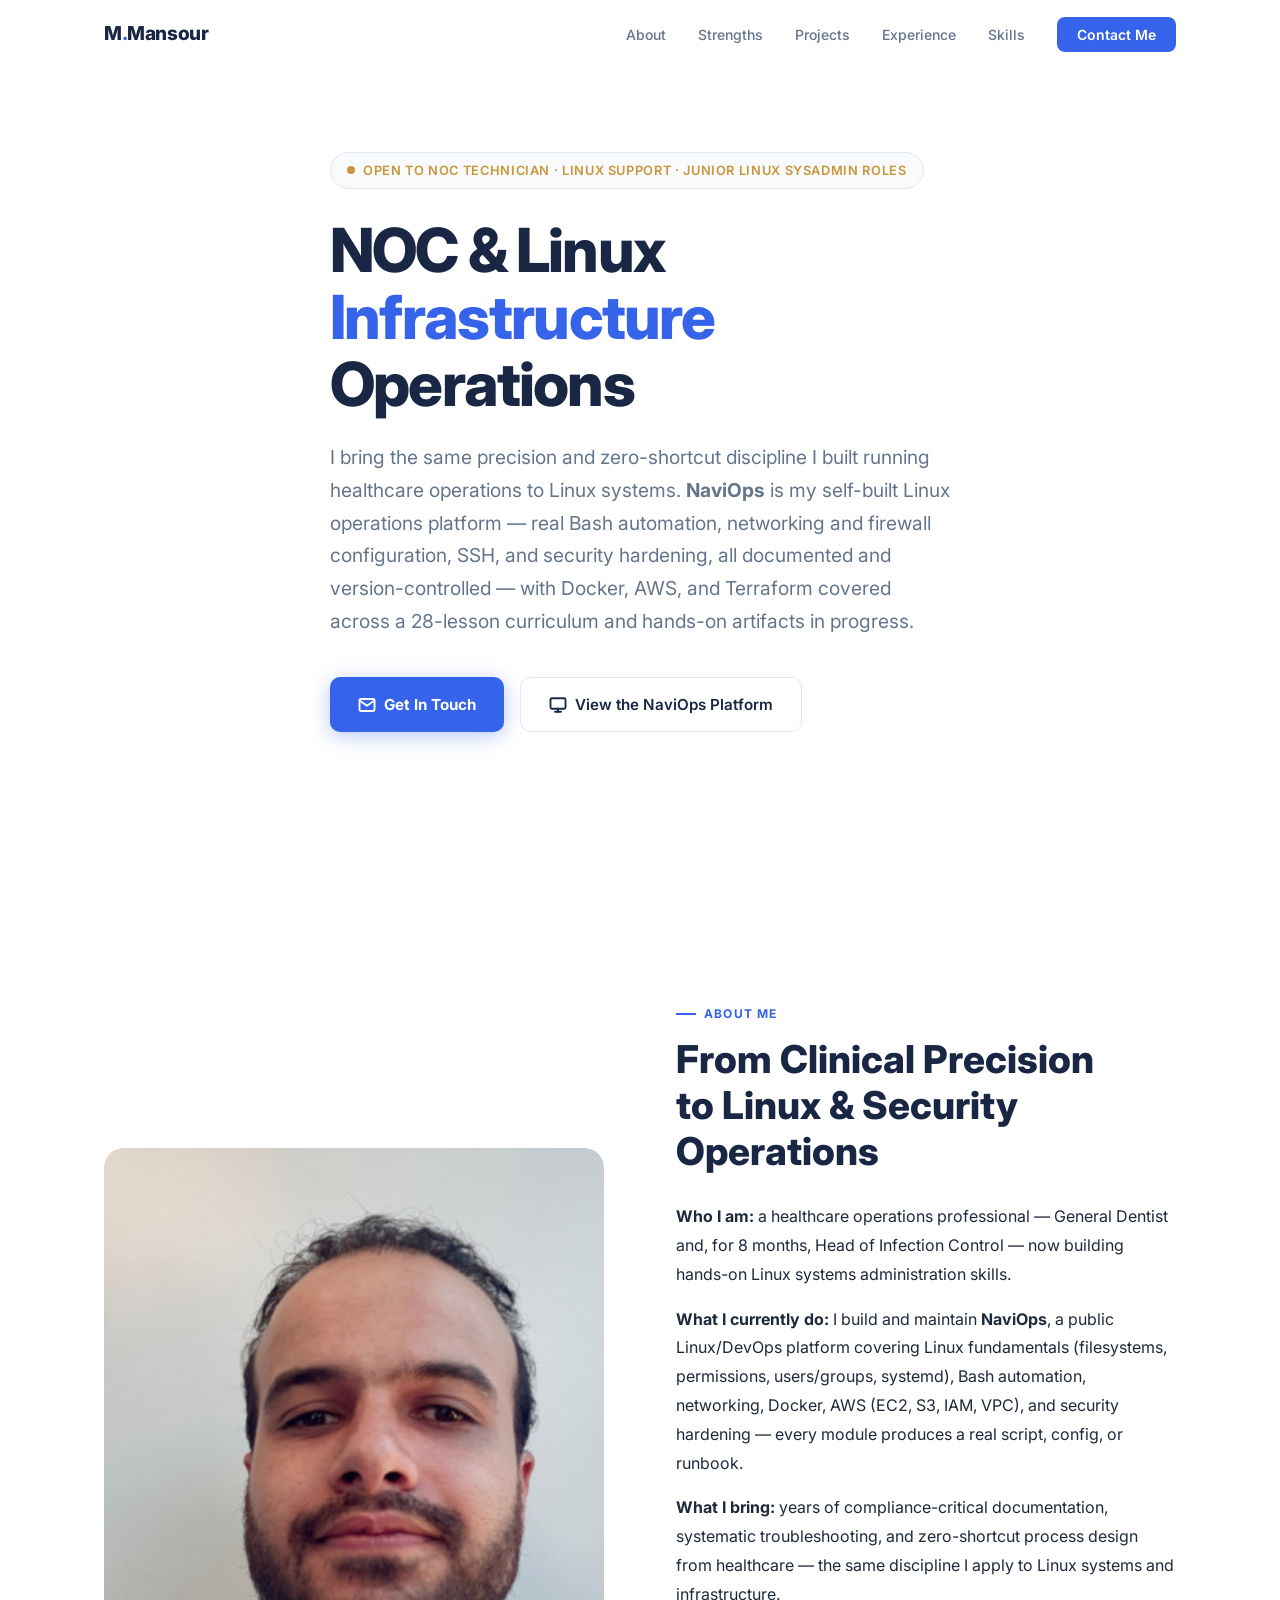
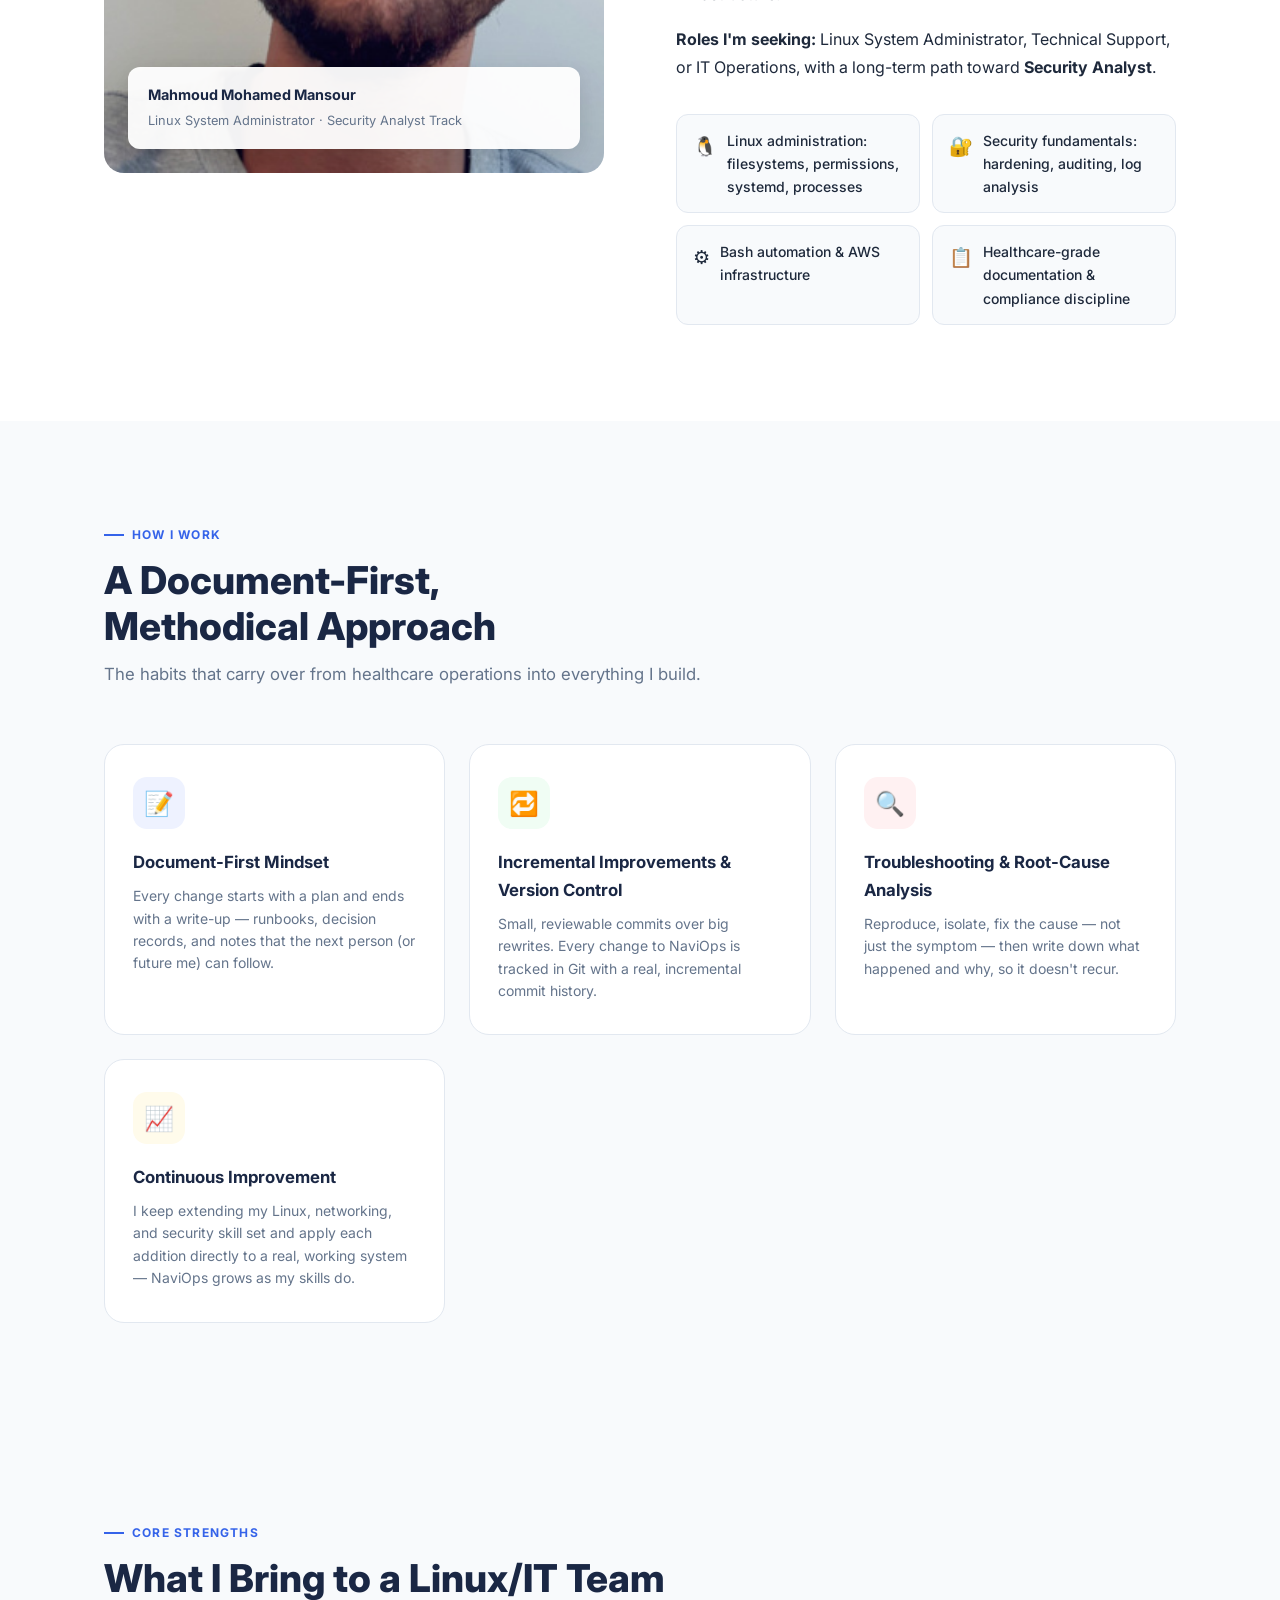
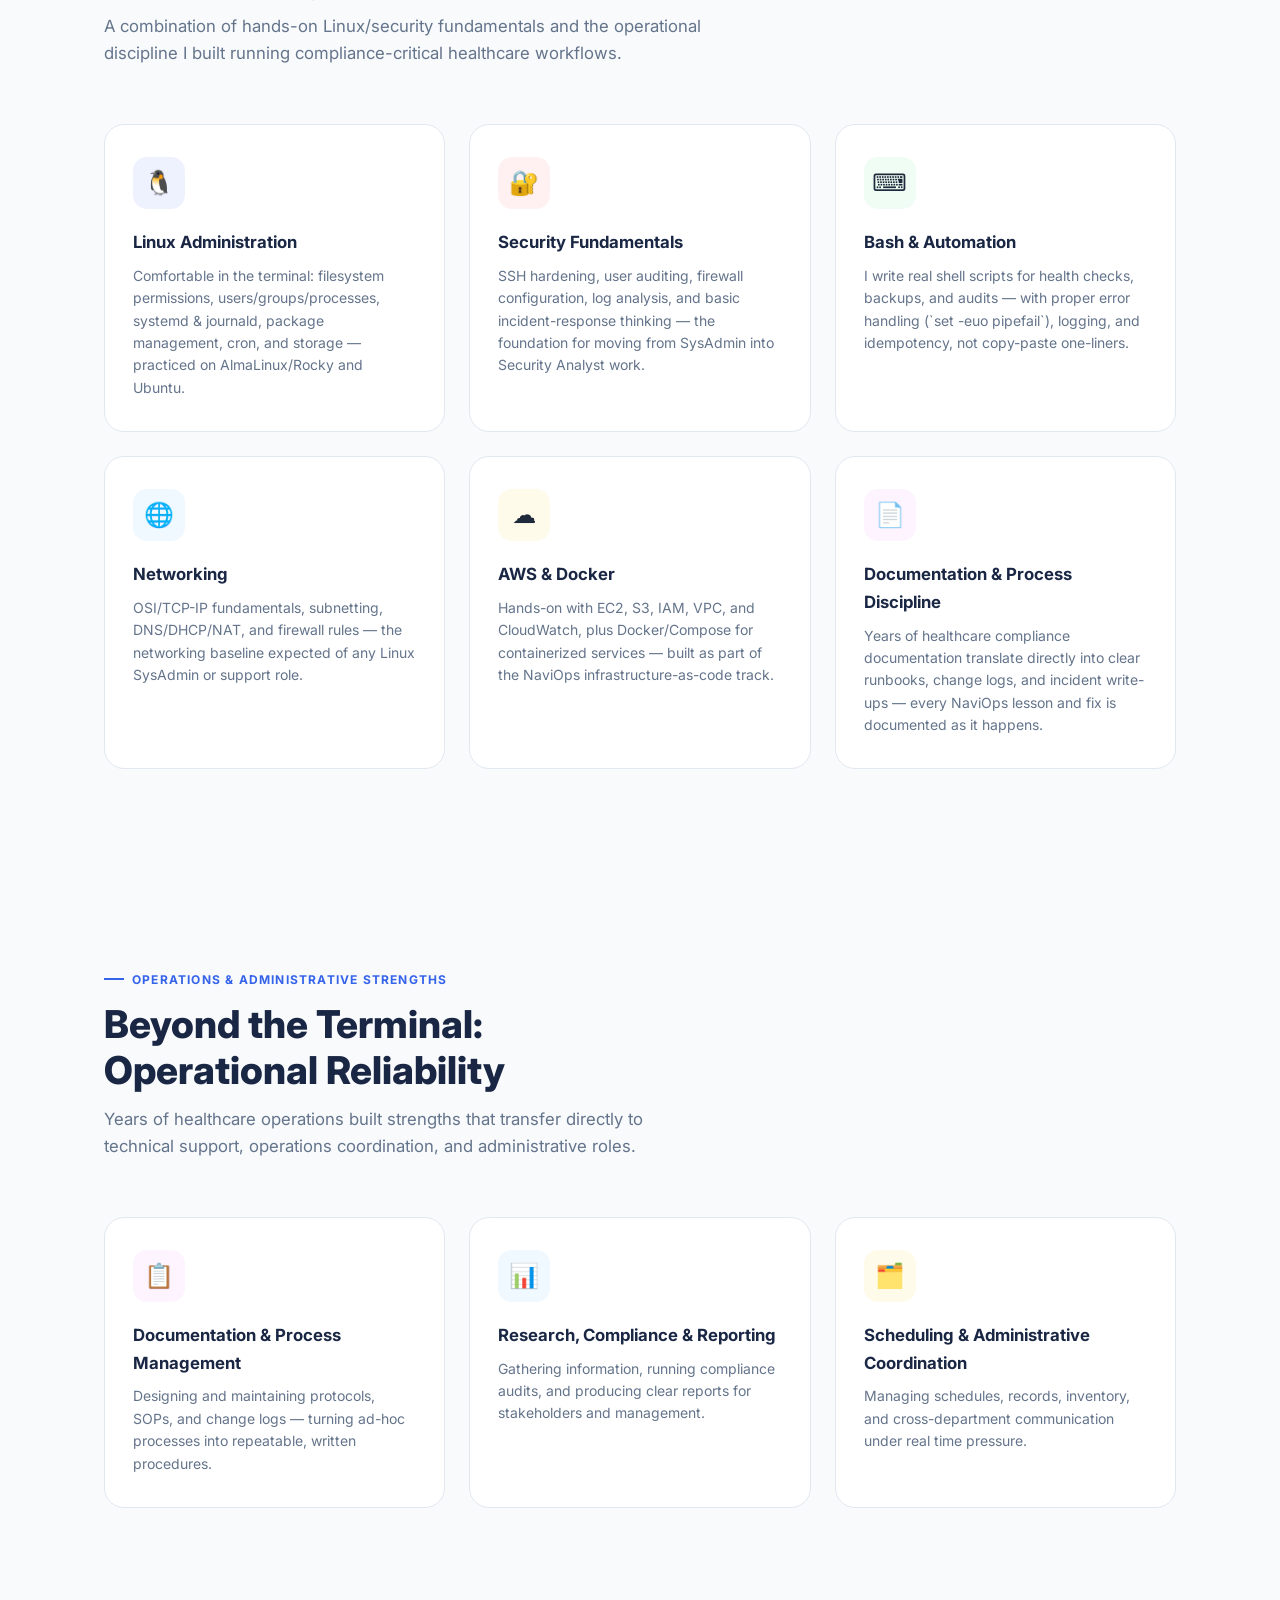
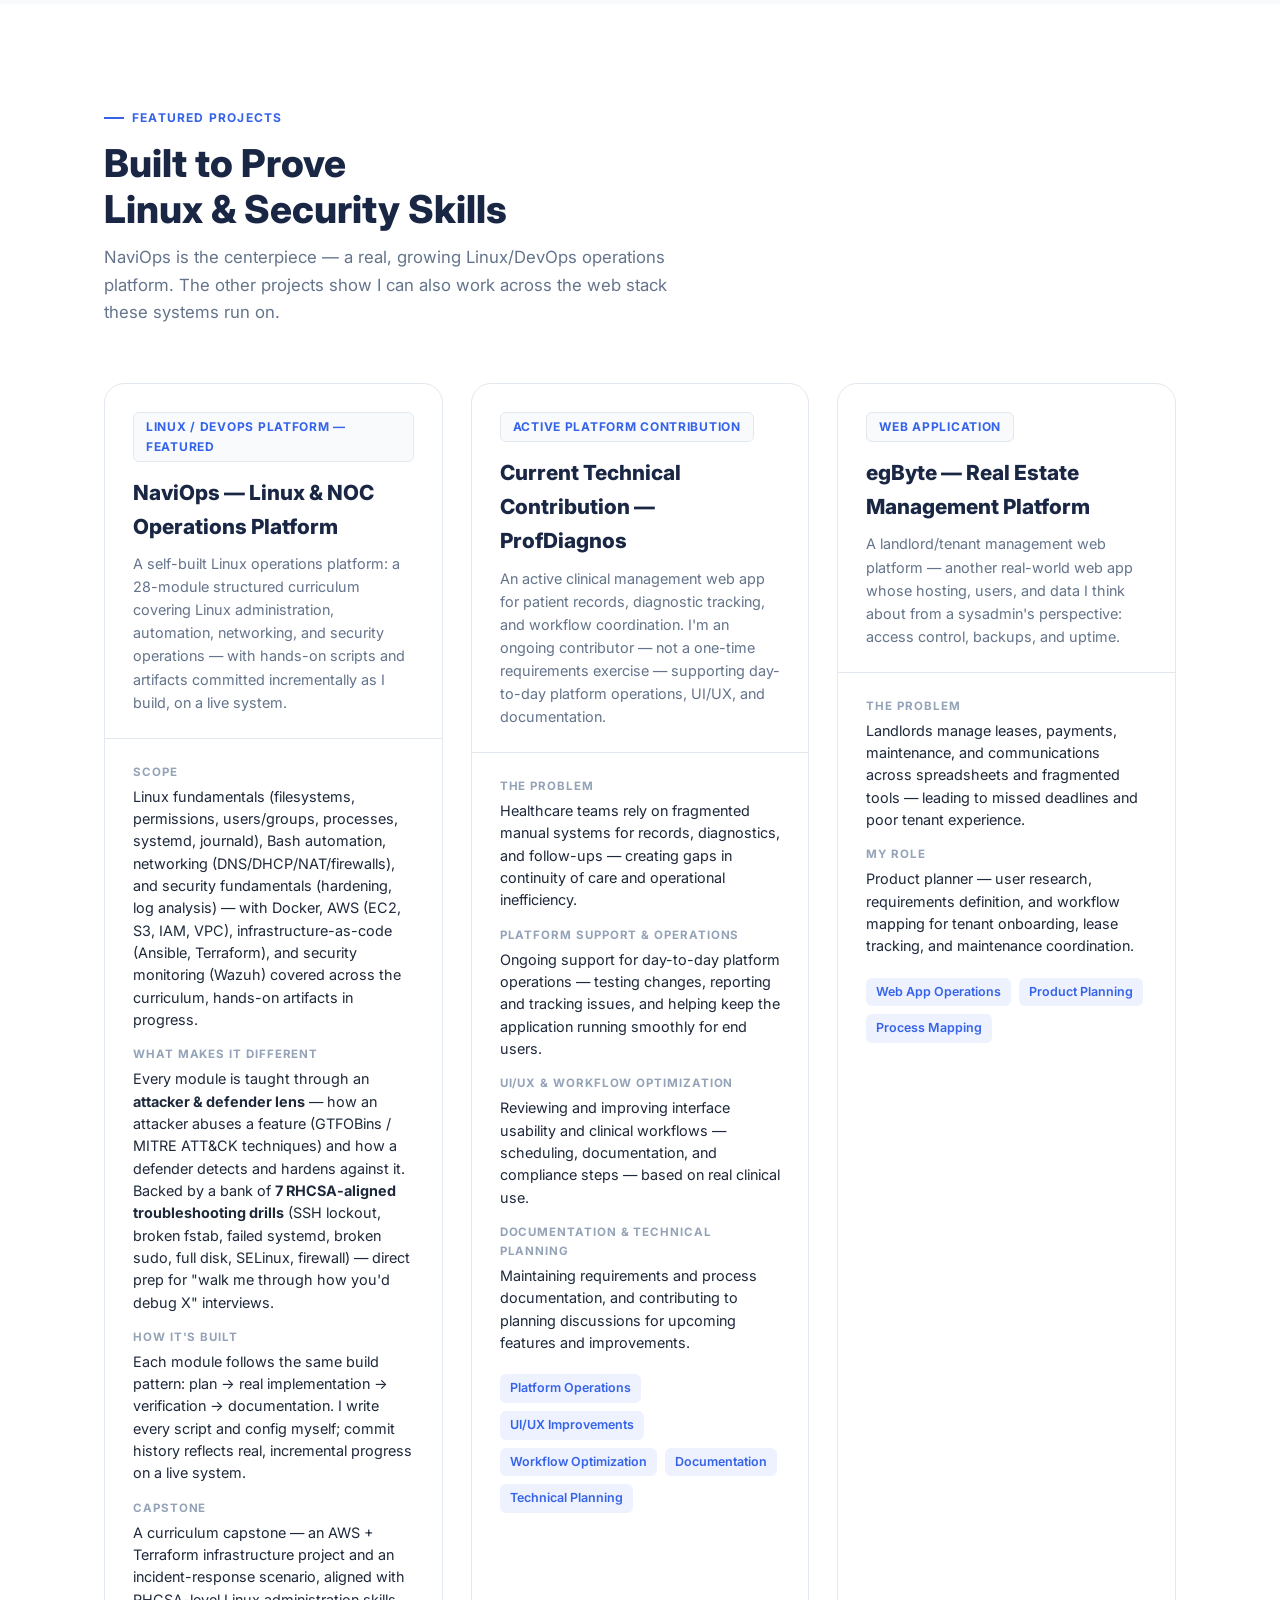
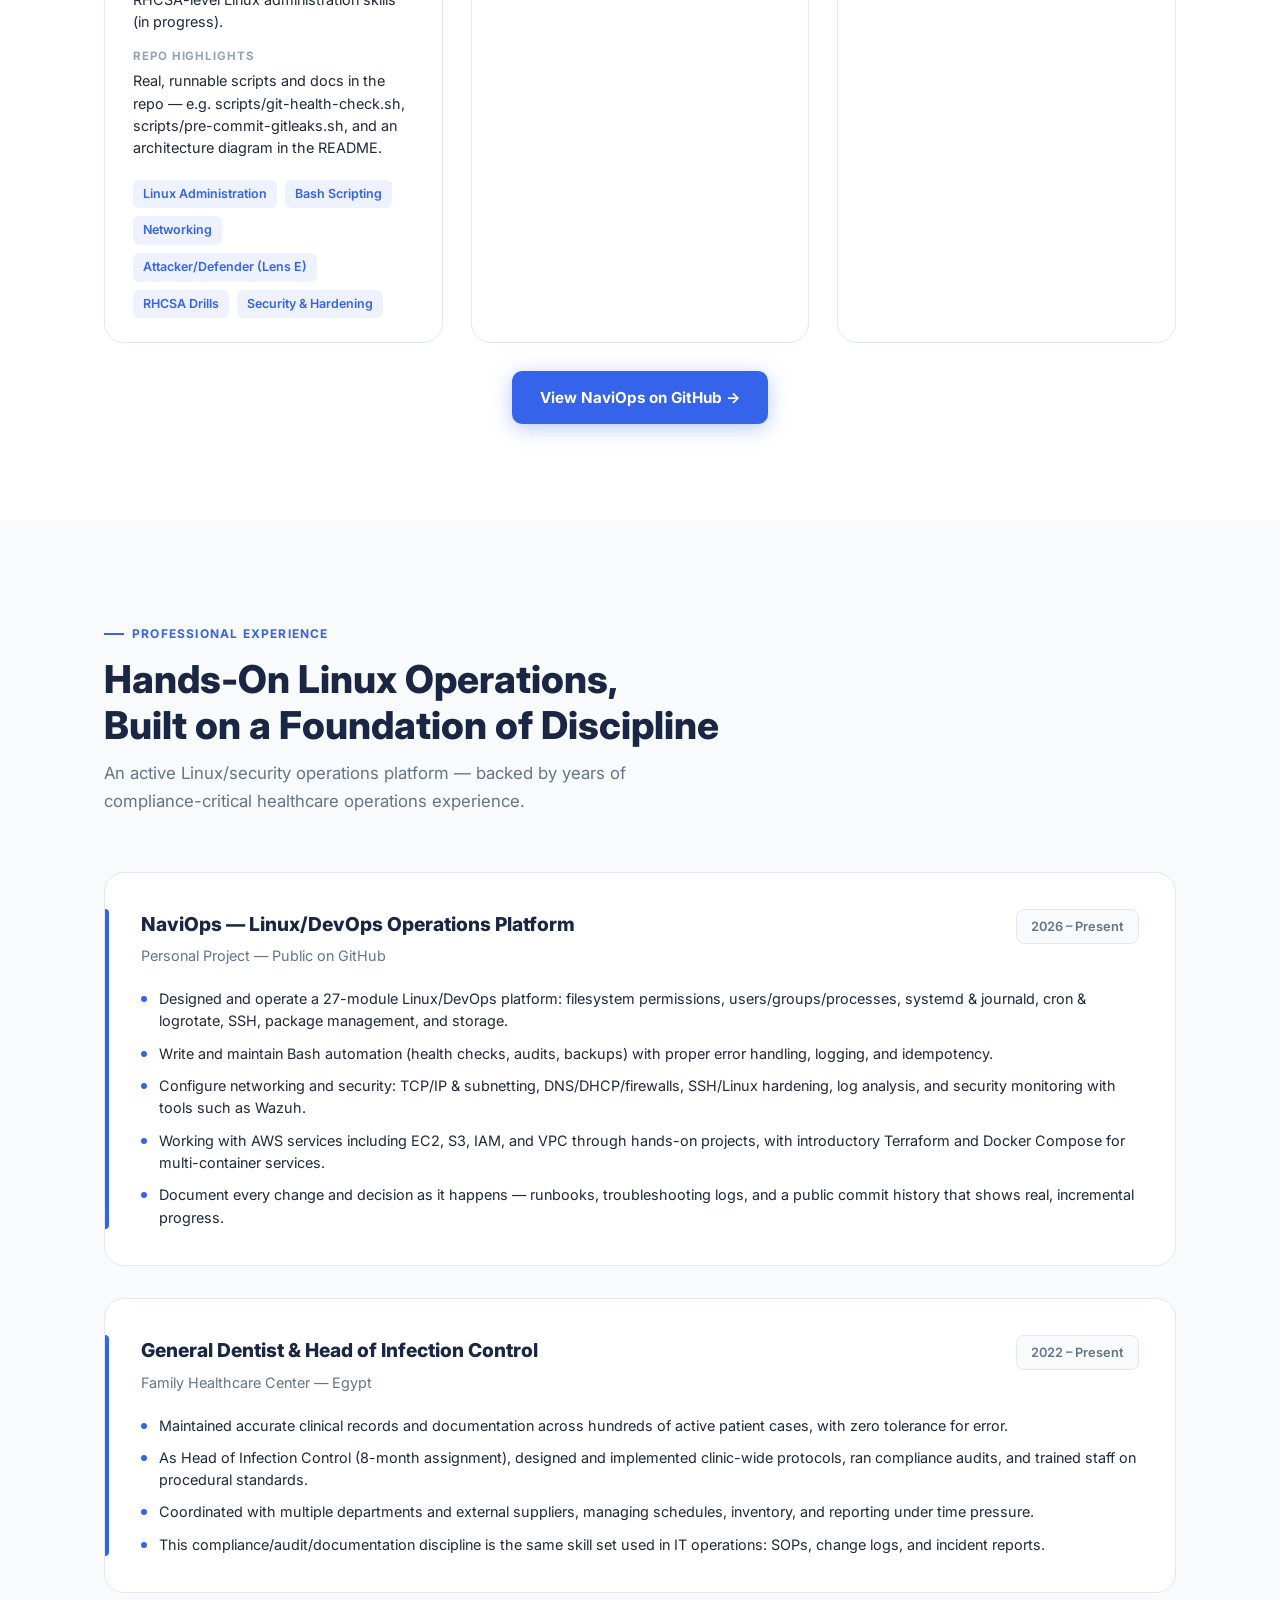
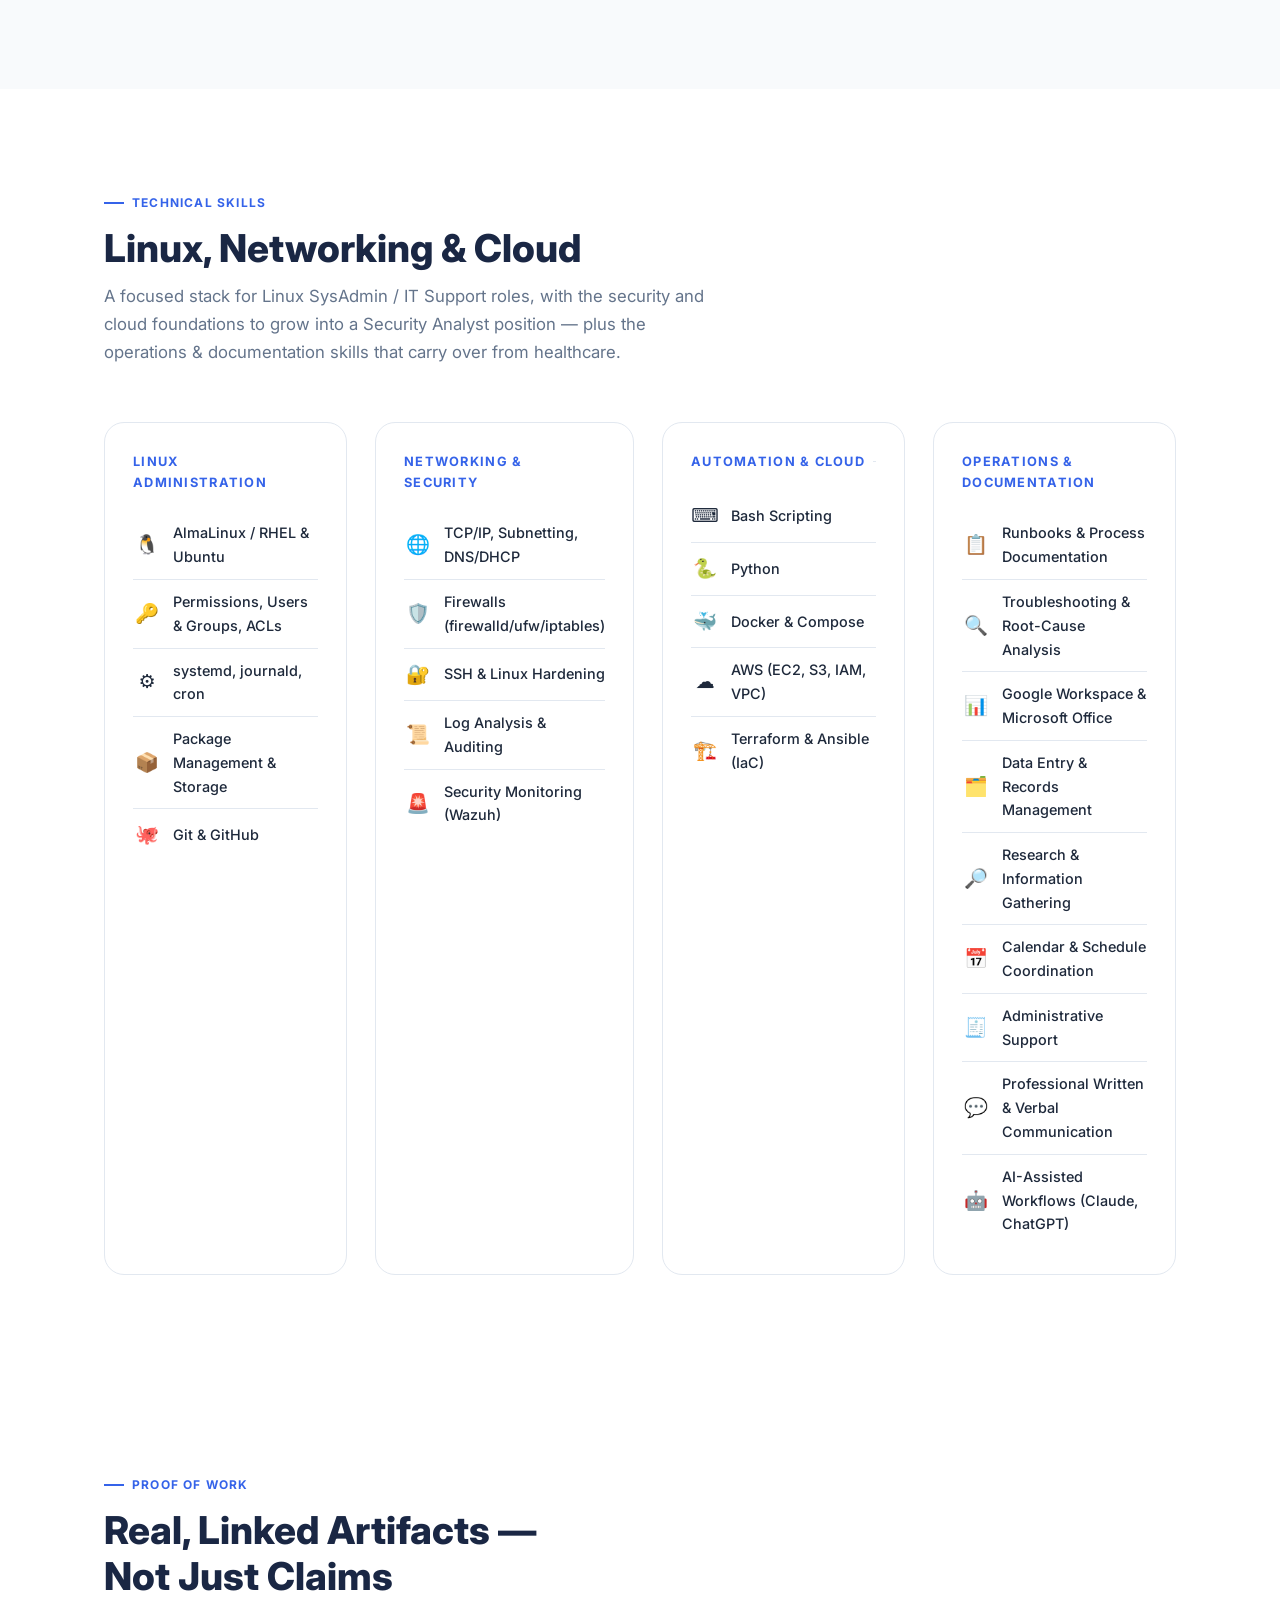
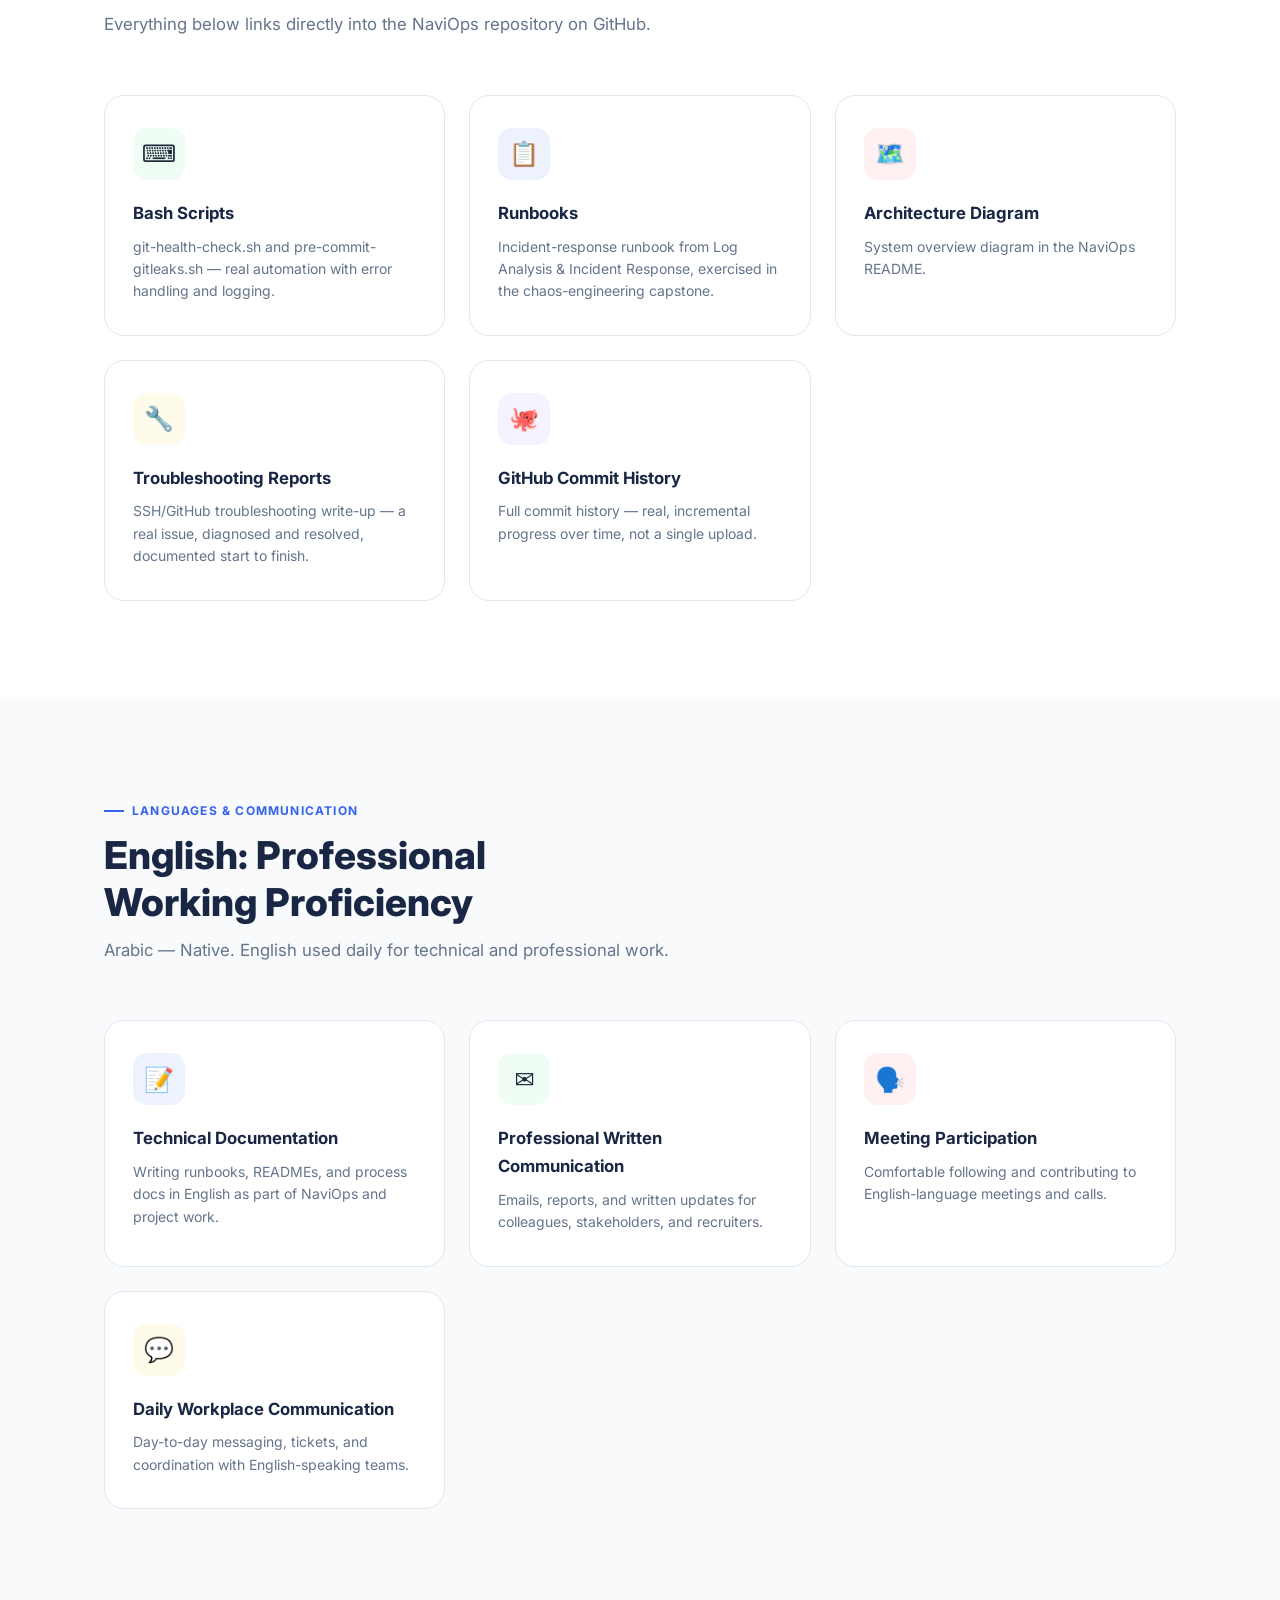
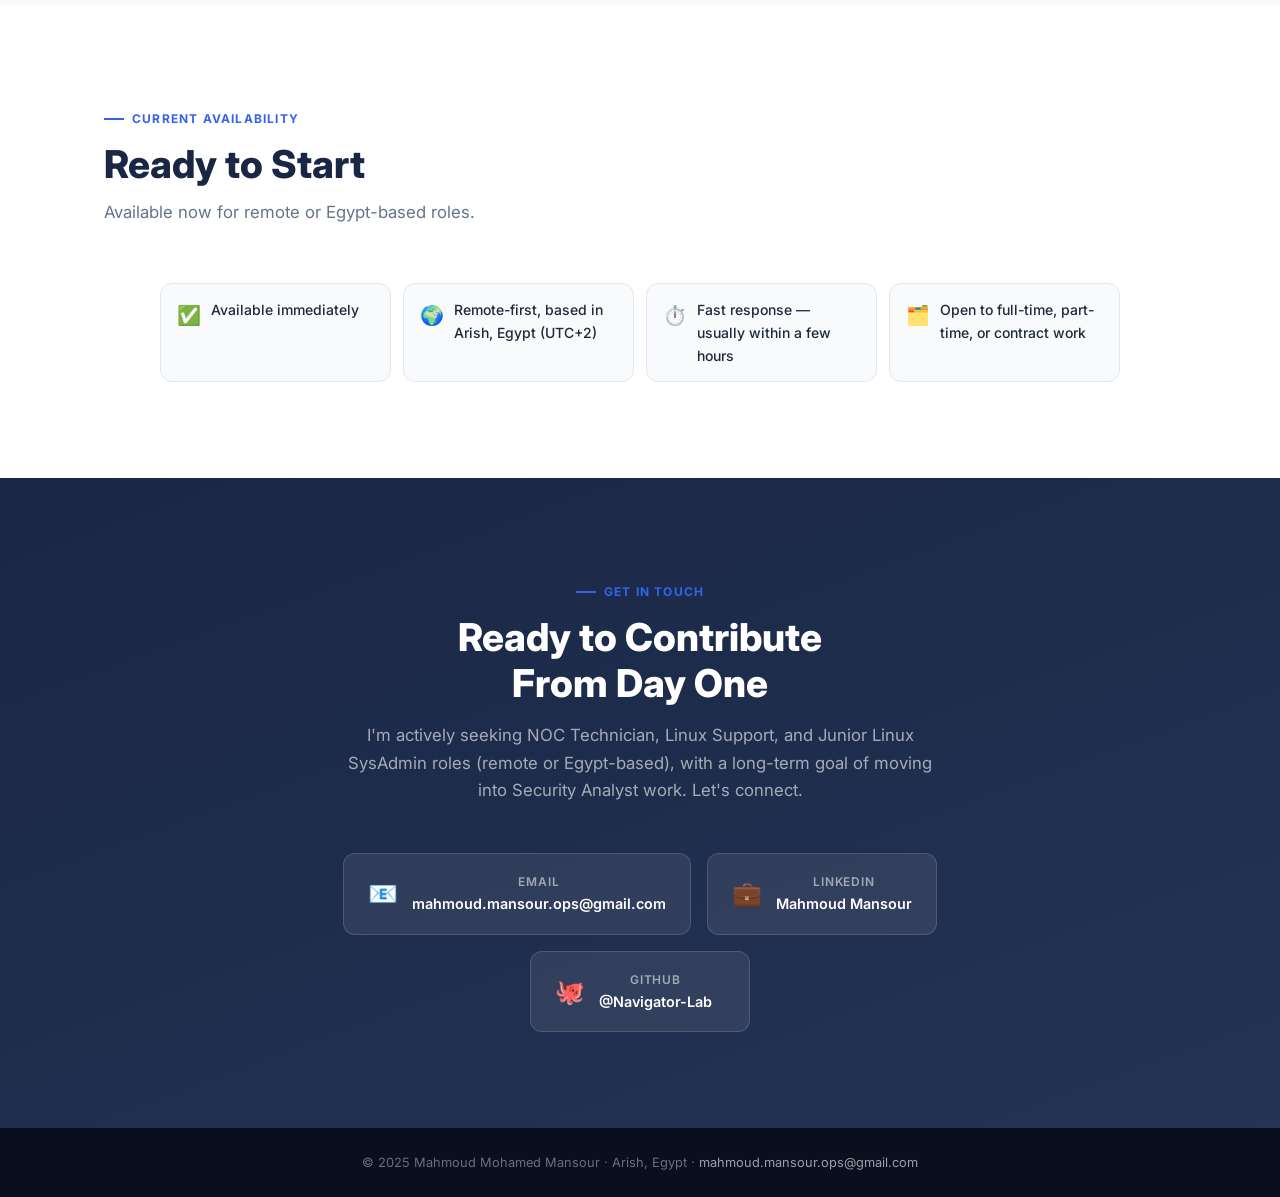
==== commit b503614a: "content: NOC-first reposition + honesty pass + NaviOps differentiators - Reposition to NOC Technicia" ====
--- a/index.html
+++ b/index.html
@@ -57,20 +57,20 @@
 <!-- ================================================ HERO ================================================ -->
 <section class="hero" id="hero" aria-labelledby="hero-heading">
   <div class="container hero-content">
-    <div class="hero-badge" id="hero-badge">Open to Linux SysAdmin · IT Support · Security Analyst Roles</div>
+    <div class="hero-badge" id="hero-badge">Open to NOC Technician · Linux Support · Junior Linux SysAdmin Roles</div>
 
     <h1 id="hero-heading">
-      Linux Systems<br>
-      <span class="accent">Administrator</span><br>
-      &amp; Infrastructure Builder
+      NOC &amp; Linux<br>
+      <span class="accent">Infrastructure</span><br>
+      Operations
     </h1>
 
     <p class="hero-desc">
       I bring the same precision and zero-shortcut discipline I built running healthcare
-      operations to Linux systems. <strong>NaviOps</strong> is my self-built Linux/DevOps
-      platform — real Bash automation, networking and firewall configuration, Docker
-      environments, hands-on work with AWS (EC2, S3, IAM, VPC), and security hardening, all
-      documented and version-controlled, with security monitoring and log analysis built in.
+      operations to Linux systems. <strong>NaviOps</strong> is my self-built Linux operations
+      platform — real Bash automation, networking and firewall configuration, SSH, and security
+      hardening, all documented and version-controlled — with Docker, AWS, and Terraform covered
+      across a 28-lesson curriculum and hands-on artifacts in progress.
     </p>
 
     <div class="hero-actions">
@@ -265,13 +265,17 @@
       <article class="project-card fade-in" id="project-naviops" aria-label="NaviOps project">
         <div class="project-card-header">
           <span class="project-tag">Linux / DevOps Platform — Featured</span>
-          <h3>NaviOps — Linux SysAdmin &amp; Security Operations Platform</h3>
-          <p>A self-built, public Linux/DevOps operations platform: 27 modules of real scripts, infrastructure-as-code, and runbooks covering Linux administration, automation, and security operations — and my ongoing environment for testing and adopting new tools and practices.</p>
+          <h3>NaviOps — Linux &amp; NOC Operations Platform</h3>
+          <p>A self-built Linux operations platform: a 28-module structured curriculum covering Linux administration, automation, networking, and security operations — with hands-on scripts and artifacts committed incrementally as I build, on a live system.</p>
         </div>
         <div class="project-card-body">
           <div class="project-meta">
             <div class="project-meta-label">Scope</div>
-            <div class="project-meta-value">Linux fundamentals (filesystems, permissions, users/groups, processes, systemd, journald), Bash automation, networking (DNS/DHCP/NAT/firewalls), Docker &amp; Compose, hands-on AWS work (EC2, S3, IAM, VPC), introductory infrastructure-as-code (Ansible, Terraform), and security fundamentals — hardening, log analysis, and security monitoring with tools such as Wazuh.</div>
+            <div class="project-meta-value">Linux fundamentals (filesystems, permissions, users/groups, processes, systemd, journald), Bash automation, networking (DNS/DHCP/NAT/firewalls), and security fundamentals (hardening, log analysis) — with Docker, AWS (EC2, S3, IAM, VPC), infrastructure-as-code (Ansible, Terraform), and security monitoring (Wazuh) covered across the curriculum, hands-on artifacts in progress.</div>
+          </div>
+          <div class="project-meta">
+            <div class="project-meta-label">What Makes It Different</div>
+            <div class="project-meta-value">Every module is taught through an <strong>attacker &amp; defender lens</strong> — how an attacker abuses a feature (GTFOBins / MITRE ATT&amp;CK techniques) and how a defender detects and hardens against it. Backed by a bank of <strong>7 RHCSA-aligned troubleshooting drills</strong> (SSH lockout, broken fstab, failed systemd, broken sudo, full disk, SELinux, firewall) — direct prep for "walk me through how you'd debug X" interviews.</div>
           </div>
           <div class="project-meta">
             <div class="project-meta-label">How It's Built</div>
@@ -279,7 +283,7 @@
           </div>
           <div class="project-meta">
             <div class="project-meta-label">Capstone</div>
-            <div class="project-meta-value">A hands-on AWS infrastructure project using Terraform, plus an incident-response scenario, aligned with RHCSA-level Linux administration skills.</div>
+            <div class="project-meta-value">A curriculum capstone — an AWS + Terraform infrastructure project and an incident-response scenario, aligned with RHCSA-level Linux administration skills (in progress).</div>
           </div>
           <div class="project-meta">
             <div class="project-meta-label">Repo Highlights</div>
@@ -289,7 +293,8 @@
             <span class="project-skill-tag">Linux Administration</span>
             <span class="project-skill-tag">Bash Scripting</span>
             <span class="project-skill-tag">Networking</span>
-            <span class="project-skill-tag">AWS</span>
+            <span class="project-skill-tag">Attacker/Defender (Lens E)</span>
+            <span class="project-skill-tag">RHCSA Drills</span>
             <span class="project-skill-tag">Security &amp; Hardening</span>
           </div>
         </div>
@@ -569,20 +574,13 @@
     <div class="contact-inner">
       <span class="section-label">Get In Touch</span>
       <h2 class="section-title" id="contact-heading">Ready to Contribute<br>From Day One</h2>
-      <p class="section-sub">I'm actively seeking Linux System Administrator and IT Support roles (remote or Egypt-based), with a long-term goal of moving into Security Analyst work. Let's connect.</p>
+      <p class="section-sub">I'm actively seeking NOC Technician, Linux Support, and Junior Linux SysAdmin roles (remote or Egypt-based), with a long-term goal of moving into Security Analyst work. Let's connect.</p>
       <div class="contact-cards">
-        <a href="mailto:dr.mahmoudmmansour@gmail.com" class="contact-card" id="contact-email" aria-label="Send primary email">
+        <a href="mailto:mahmoud.mansour.ops@gmail.com" class="contact-card" id="contact-email" aria-label="Send email">
           <span class="contact-card-icon">📧</span>
           <div>
-            <div class="contact-card-label">Email (Primary)</div>
-            <div class="contact-card-value">dr.mahmoudmmansour@gmail.com</div>
-          </div>
-        </a>
-        <a href="mailto:jocker5me5@gmail.com" class="contact-card" id="contact-email-2" aria-label="Send secondary email">
-          <span class="contact-card-icon">📩</span>
-          <div>
-            <div class="contact-card-label">Email (Alt)</div>
-            <div class="contact-card-value">jocker5me5@gmail.com</div>
+            <div class="contact-card-label">Email</div>
+            <div class="contact-card-value">mahmoud.mansour.ops@gmail.com</div>
           </div>
         </a>
         <a href="https://www.linkedin.com/in/mahmoud-mansour-a3a40b197" target="_blank" rel="noopener noreferrer" class="contact-card" id="contact-linkedin" aria-label="LinkedIn profile">
@@ -608,7 +606,7 @@
 <footer role="contentinfo">
   <div class="container">
     <p>© 2025 Mahmoud Mohamed Mansour · Arish, Egypt ·
-      <a href="mailto:dr.mahmoudmmansour@gmail.com" id="footer-email">dr.mahmoudmmansour@gmail.com</a>
+      <a href="mailto:mahmoud.mansour.ops@gmail.com" id="footer-email">mahmoud.mansour.ops@gmail.com</a>
     </p>
   </div>
 </footer>
